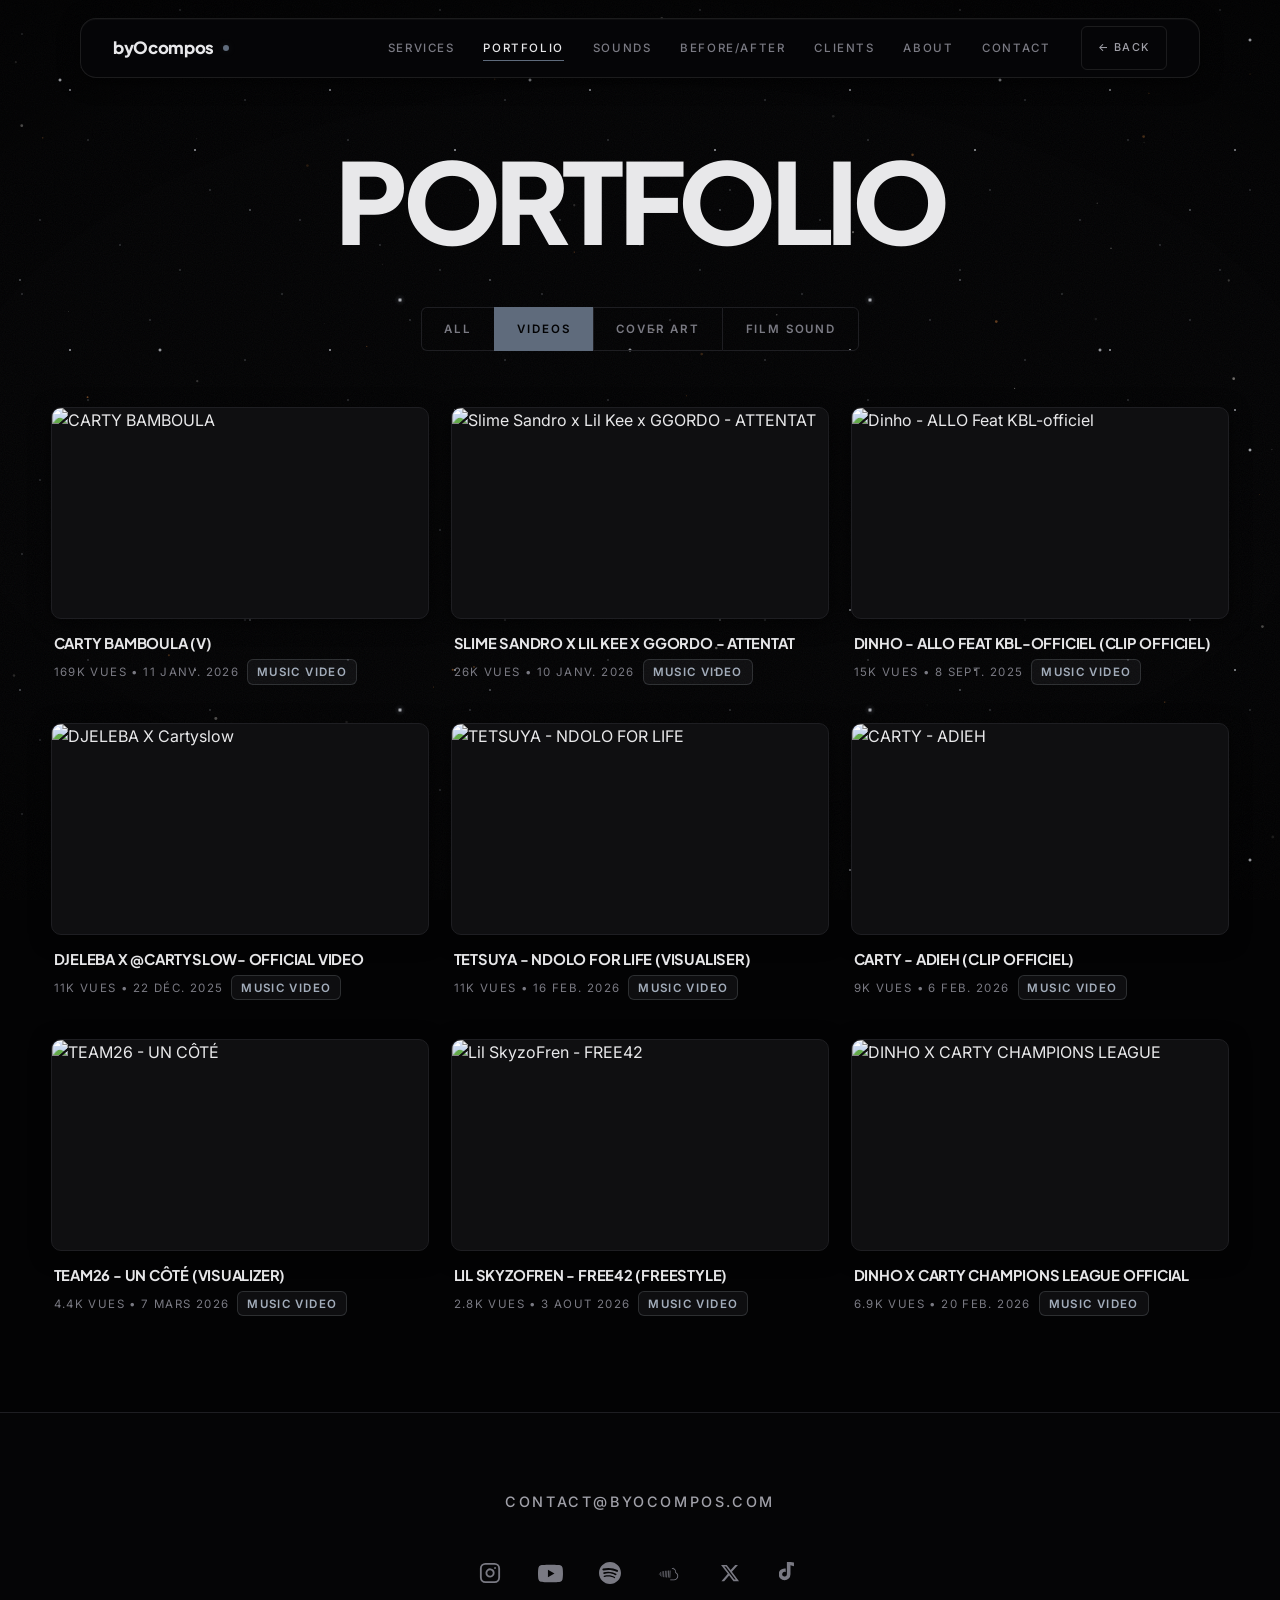
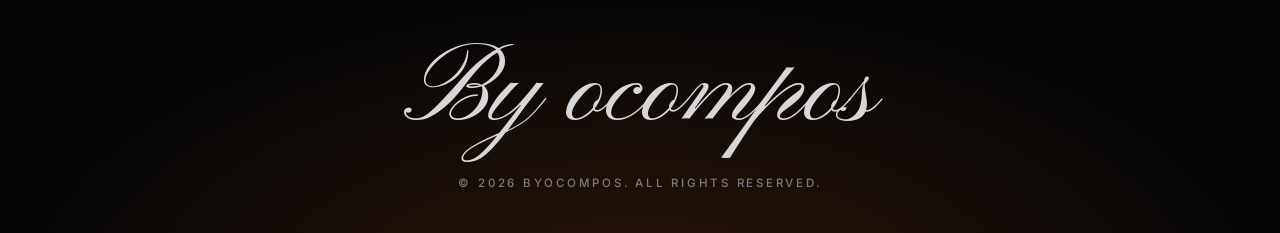
==== portfolio.html @ 49b9fc04 "Snapshot site before portfolio refactor Co-Authored-By: Claude Opus 5.5 <noreply@anthropic.com>" ====
<!DOCTYPE html>
<html lang="en">

<head>
  <meta charset="utf-8" />
  <meta name="viewport" content="width=device-width, initial-scale=1" />
  <title>Portfolio — ByOcompos | Videos & Works</title>
  <meta name="description"
    content="Browse all mixing, mastering, videos, and sound engineering portfolio works by ByOcompos." />

  <!-- SEO / Meta tags -->
  <link rel="canonical" href="https://byocompos.com/portfolio.html" />
  <link rel="icon" href="favicon.ico" type="image/x-icon" />

  <!-- Fonts -->
  <link rel="preconnect" href="https://fonts.googleapis.com">
  <link rel="preconnect" href="https://fonts.gstatic.com" crossorigin="anonymous">
  <link
    href="https://fonts.googleapis.com/css2?family=Roboto:wght@500;600&family=Inter:wght@400;500;600&family=Plus+Jakarta+Sans:wght@700;800&family=Playfair+Display:ital,wght@1,500&family=Pinyon+Script&display=swap"
    rel="stylesheet">

  <!-- Main Style -->
  <link rel="stylesheet" href="style.css">

</head>

<body>

  <a class="skip-link" href="#main">skip to content</a>

  <!-- Background canvas -->
  <canvas id="starfield"></canvas>

  <!-- Preloader -->
  <div id="preloader">
    <div class="loader-circle"></div>
  </div>

  <!-- Mobile Nav Overlay -->
  <div class="mobile-nav" id="mobile-nav">
    <a href="index.html#services">services</a>
    <a href="portfolio.html" aria-current="page">portfolio</a>
    <a href="index.html#sounds">sounds</a>
    <a href="index.html#before-after">before/after</a>
    <a href="index.html#trusted">clients</a>
    <a href="index.html#about">about</a>
    <a href="index.html#contact">contact</a>
  </div>

  <!-- Header -->
  <header>
    <a href="index.html" class="logo-txt" style="text-decoration: none; color: inherit;">by<span> Ocompos</span></a>
    <nav aria-label="main">
      <a href="index.html#services">services</a>
      <a href="portfolio.html" aria-current="page">portfolio</a>
      <a href="index.html#sounds">sounds</a>
      <a href="index.html#before-after">before/after</a>
      <a href="index.html#trusted">clients</a>
      <a href="index.html#about">about</a>
      <a href="index.html#contact">contact</a>
      <a href="index.html" class="back-btn">← back</a>
    </nav>
    <button class="hamburger" type="button" aria-label="menu" aria-expanded="false" aria-controls="mobile-nav">
      <span></span><span></span><span></span>
    </button>
  </header>

  <main class="portfolio-page" id="main">
    <!-- Hero Title -->
    <div class="portfolio-header reveal">
      <h1 class="portfolio-hero-title">portfolio</h1>
    </div>

    <!-- Category Filter Tabs -->
    <div class="filter-bar reveal">
      <button class="filter-btn" data-category="all">all</button>
      <button class="filter-btn active" data-category="videos">videos</button>
      <button class="filter-btn" data-category="cover">cover art</button>
      <button class="filter-btn" data-category="film">film sound</button>
    </div>

    <!-- Portfolio Grid -->
    <section class="portfolio-grid-section">
      <div class="works-grid" id="works-grid">

        <!-- ========================================== -->
        <!-- VIDEOS (9 items) -->
        <!-- ========================================== -->

        <!-- Video 1: carty bamboula -->
        <article class="work-card reveal" data-category="videos" data-video="y-qXbB4ta1U">
          <div class="thumb-wrapper">
            <img src="https://img.youtube.com/vi/y-qXbB4ta1U/maxresdefault.jpg"
              onerror="this.src='https://img.youtube.com/vi/y-qXbB4ta1U/hqdefault.jpg'" alt="CARTY BAMBOULA"
              loading="lazy" decoding="async" />
            <div class="play-badge">
              <span>
                <svg viewBox="0 0 24 24">
                  <path d="M8 5v14l11-7z" />
                </svg>
              </span>
            </div>
          </div>
          <div class="work-info">
            <h2 class="work-title">CARTY BAMBOULA (V)</h2>
            <div class="work-meta">
              <span>169K vues • 11 janv. 2026</span>
              <span class="tag">music video</span>
            </div>
          </div>
        </article>

        <!-- Video 2 -->
        <article class="work-card reveal" data-category="videos" data-video="97u2tfE7a-M">
          <div class="thumb-wrapper">
            <img src="https://img.youtube.com/vi/97u2tfE7a-M/hqdefault.jpg"
              onerror="this.onerror=null; this.src='https://img.youtube.com/vi/97u2tfE7a-M/mqdefault.jpg';"
              alt="Slime Sandro x Lil Kee x GGORDO - ATTENTAT" loading="lazy" decoding="async" />
            <div class="play-badge">
              <span>
                <svg viewBox="0 0 24 24">
                  <path d="M8 5v14l11-7z" />
                </svg>
              </span>
            </div>
          </div>
          <div class="work-info">
            <h2 class="work-title">Slime Sandro x Lil Kee x GGORDO - ATTENTAT</h2>
            <div class="work-meta">
              <span>26K vues • 10 janv. 2026</span>
              <span class="tag">music video</span>
            </div>
          </div>
        </article>

        <!-- Video 3 -->
        <article class="work-card reveal" data-category="videos" data-video="gGksq4TlAb0">
          <div class="thumb-wrapper">
            <img src="https://img.youtube.com/vi/gGksq4TlAb0/hqdefault.jpg"
              onerror="this.onerror=null; this.src='https://img.youtube.com/vi/gGksq4TlAb0/mqdefault.jpg';"
              alt="Dinho - ALLO Feat KBL-officiel" loading="lazy" decoding="async" />
            <div class="play-badge">
              <span>
                <svg viewBox="0 0 24 24">
                  <path d="M8 5v14l11-7z" />
                </svg>
              </span>
            </div>
          </div>
          <div class="work-info">
            <h2 class="work-title">Dinho - ALLO Feat KBL-officiel (Clip Officiel)</h2>
            <div class="work-meta">
              <span>15K vues • 8 sept. 2025</span>
              <span class="tag">music video</span>
            </div>
          </div>
        </article>

        <!-- Video 4 -->
        <article class="work-card reveal" data-category="videos" data-video="qMcwWfhamHI">
          <div class="thumb-wrapper">
            <img src="https://img.youtube.com/vi/qMcwWfhamHI/maxresdefault.jpg"
              onerror="this.onerror=null; this.src='https://img.youtube.com/vi/qMcwWfhamHI/hqdefault.jpg';"
              alt="DJELEBA X Cartyslow" loading="lazy" decoding="async" />
            <div class="play-badge">
              <span>
                <svg viewBox="0 0 24 24">
                  <path d="M8 5v14l11-7z" />
                </svg>
              </span>
            </div>
          </div>
          <div class="work-info">
            <h2 class="work-title">DJELEBA X @Cartyslow- OFFICIAL VIDEO</h2>
            <div class="work-meta">
              <span>11K vues • 22 déc. 2025</span>
              <span class="tag">music video</span>
            </div>
          </div>
        </article>

        <!-- Video 5 -->
        <article class="work-card reveal" data-category="videos" data-video="pVuqMBwEJg4">
          <div class="thumb-wrapper">
            <img src="https://img.youtube.com/vi/pVuqMBwEJg4/maxresdefault.jpg"
              onerror="this.onerror=null; this.src='https://img.youtube.com/vi/pVuqMBwEJg4/hqdefault.jpg';"
              alt="TETSUYA - NDOLO FOR LIFE" loading="lazy" decoding="async" />
            <div class="play-badge">
              <span>
                <svg viewBox="0 0 24 24">
                  <path d="M8 5v14l11-7z" />
                </svg>
              </span>
            </div>
          </div>
          <div class="work-info">
            <h2 class="work-title">TETSUYA - NDOLO FOR LIFE (Visualiser)</h2>
            <div class="work-meta">
              <span>11K vues • 16 feb. 2026</span>
              <span class="tag">music video</span>
            </div>
          </div>
        </article>

        <!-- Video 6 -->
        <article class="work-card reveal" data-category="videos" data-video="pJiT-RhYlHI">
          <div class="thumb-wrapper">
            <img src="https://img.youtube.com/vi/pJiT-RhYlHI/maxresdefault.jpg"
              onerror="this.onerror=null; this.src='https://img.youtube.com/vi/pJiT-RhYlHI/hqdefault.jpg';"
              alt="CARTY - ADIEH" loading="lazy" decoding="async" />
            <div class="play-badge">
              <span>
                <svg viewBox="0 0 24 24">
                  <path d="M8 5v14l11-7z" />
                </svg>
              </span>
            </div>
          </div>
          <div class="work-info">
            <h2 class="work-title">CARTY - ADIEH (Clip officiel)</h2>
            <div class="work-meta">
              <span>9K vues • 6 feb. 2026</span>
              <span class="tag">music video</span>
            </div>
          </div>
        </article>

        <!-- Video 7 -->
        <article class="work-card reveal" data-category="videos" data-video="rda1dbi1oCI">
          <div class="thumb-wrapper">
            <img src="https://img.youtube.com/vi/rda1dbi1oCI/hqdefault.jpg"
              onerror="this.onerror=null; this.src='https://img.youtube.com/vi/rda1dbi1oCI/mqdefault.jpg';"
              alt="TEAM26 - UN CÔTÉ" loading="lazy" decoding="async" />
            <div class="play-badge">
              <span>
                <svg viewBox="0 0 24 24">
                  <path d="M8 5v14l11-7z" />
                </svg>
              </span>
            </div>
          </div>
          <div class="work-info">
            <h2 class="work-title">TEAM26 - UN CÔTÉ (VISUALIZER)</h2>
            <div class="work-meta">
              <span>4.4K vues • 7 mars 2026</span>
              <span class="tag">music video</span>
            </div>
          </div>
        </article>

        <!-- Video 8 -->
        <article class="work-card reveal" data-category="videos" data-video="lUsAQSmrajE">
          <div class="thumb-wrapper">
            <img src="https://img.youtube.com/vi/lUsAQSmrajE/maxresdefault.jpg"
              onerror="this.onerror=null; this.src='https://img.youtube.com/vi/lUsAQSmrajE/hqdefault.jpg';"
              alt="Lil SkyzoFren - FREE42" loading="lazy" decoding="async" />
            <div class="play-badge">
              <span>
                <svg viewBox="0 0 24 24">
                  <path d="M8 5v14l11-7z" />
                </svg>
              </span>
            </div>
          </div>
          <div class="work-info">
            <h2 class="work-title">Lil SkyzoFren - FREE42 (Freestyle)</h2>
            <div class="work-meta">
              <span>2.8K vues • 3 Aout 2026</span>
              <span class="tag">music video</span>
            </div>
          </div>
        </article>

        <!-- Video 9 -->
        <article class="work-card reveal" data-category="videos" data-video="i46DfKEa5Tg">
          <div class="thumb-wrapper">
            <img src="https://img.youtube.com/vi/i46DfKEa5Tg/hqdefault.jpg"
              onerror="this.onerror=null; this.src='https://img.youtube.com/vi/i46DfKEa5Tg/mqdefault.jpg';"
              alt="DINHO X CARTY CHAMPIONS LEAGUE" loading="lazy" decoding="async" />
            <div class="play-badge">
              <span>
                <svg viewBox="0 0 24 24">
                  <path d="M8 5v14l11-7z" />
                </svg>
              </span>
            </div>
          </div>
          <div class="work-info">
            <h2 class="work-title">DINHO X CARTY CHAMPIONS LEAGUE OFFICIAL</h2>
            <div class="work-meta">
              <span>6.9K vues • 20 feb. 2026</span>
              <span class="tag">music video</span>
            </div>
          </div>
        </article>

        <!-- ========================================== -->
        <!-- COVER ART (7 items) -->
        <!-- ========================================== -->

        <!-- Cover 1 - SWALK -->
        <article class="work-card cover-art reveal" data-category="cover"
          onclick="openCoverModal('resource/cover1.jpeg', 'SWALK', 'JOS • Alexia • Moya')">
          <div class="thumb-wrapper">
            <img src="resource/cover1.jpeg" alt="SWALK - JOS Alexia Moya"
              onerror="this.onerror=null; this.src='data:image/svg+xml;utf8,<svg xmlns=%22http://www.w3.org/2000/svg%22 width=%22100%%22 height=%22100%%22><rect width=%22100%%22 height=%22100%%22 fill=%22%230c1527%22/><text x=%2250%%22 y=%2250%%22 font-size=%2214%22 fill=%22%23666%22 text-anchor=%22middle%22 dy=%22.3em%22>SWALK</text></svg>';"
              loading="lazy" decoding="async" />
            <div class="play-badge">
              <span>
                <svg viewBox="0 0 24 24">
                  <path
                    d="M12 4.5C7 4.5 2.73 7.61 1 12c1.73 4.39 6 7.5 11 7.5s9.27-3.11 11-7.5c-1.73-4.39-6-7.5-11-7.5zM12 17c-2.76 0-5-2.24-5-5s2.24-5 5-5 5 2.24 5 5-2.24 5-5 5zm0-8c-1.66 0-3 1.34-3 3s1.34 3 3 3 3-1.34 3-3-1.34-3-3-3z" />
                </svg>
              </span>
            </div>
          </div>
          <div class="work-info">
            <h2 class="work-title">SWALK</h2>
            <div class="work-meta">
              <span>JOS • Alexia • Moya</span>
              <span class="tag">cover art</span>
            </div>
          </div>
        </article>

        <!-- Cover 2 - TRAPMAN -->
        <article class="work-card cover-art reveal" data-category="cover"
          onclick="openCoverModal('resource/cover2.jpeg', 'TRAPMAN', 'LILSKYZOFREN')">
          <div class="thumb-wrapper">
            <img src="resource/cover2.jpeg" alt="TRAPMAN - LILSKYZOFREN"
              onerror="this.onerror=null; this.src='data:image/svg+xml;utf8,<svg xmlns=%22http://www.w3.org/2000/svg%22 width=%22100%%22 height=%22100%%22><rect width=%22100%%22 height=%22100%%22 fill=%22%230f172a%22/><text x=%2250%%22 y=%2250%%22 font-size=%2214%22 fill=%22%23666%22 text-anchor=%22middle%22 dy=%22.3em%22>TRAPMAN</text></svg>';"
              loading="lazy" decoding="async" />
            <div class="play-badge">
              <span>
                <svg viewBox="0 0 24 24">
                  <path
                    d="M12 4.5C7 4.5 2.73 7.61 1 12c1.73 4.39 6 7.5 11 7.5s9.27-3.11 11-7.5c-1.73-4.39-6-7.5-11-7.5zM12 17c-2.76 0-5-2.24-5-5s2.24-5 5-5 5 2.24 5 5-2.24 5-5 5zm0-8c-1.66 0-3 1.34-3 3s1.34 3 3 3 3-1.34 3-3-1.34-3-3-3z" />
                </svg>
              </span>
            </div>
          </div>
          <div class="work-info">
            <h2 class="work-title">TRAPMAN</h2>
            <div class="work-meta">
              <span>LILSKYZOFREN</span>
              <span class="tag">cover art</span>
            </div>
          </div>
        </article>

        <!-- Cover 3 - VILLAIN 2X -->
        <article class="work-card cover-art reveal" data-category="cover"
          onclick="openCoverModal('resource/cover3.jpeg', 'VILLAIN 2X', 'SANDRO • NICOSURF • GRO$$O • DARBY • CREED • PEGISEASON • DONORADOR • FINESSE MARKET • StudiD • Bellus • STREETWEAR STUDIO')">
          <div class="thumb-wrapper">
            <img src="resource/cover3.jpeg" alt="VILLAIN 2X"
              onerror="this.onerror=null; this.src='data:image/svg+xml;utf8,<svg xmlns=%22http://www.w3.org/2000/svg%22 width=%22100%%22 height=%22100%%22><rect width=%22100%%22 height=%22100%%22 fill=%22%23091020%22/><text x=%2250%%22 y=%2250%%22 font-size=%2214%22 fill=%22%23666%22 text-anchor=%22middle%22 dy=%22.3em%22>VILLAIN 2X</text></svg>';"
              loading="lazy" decoding="async" />
            <div class="play-badge">
              <span>
                <svg viewBox="0 0 24 24">
                  <path
                    d="M12 4.5C7 4.5 2.73 7.61 1 12c1.73 4.39 6 7.5 11 7.5s9.27-3.11 11-7.5c-1.73-4.39-6-7.5-11-7.5zM12 17c-2.76 0-5-2.24-5-5s2.24-5 5-5 5 2.24 5 5-2.24 5-5 5zm0-8c-1.66 0-3 1.34-3 3s1.34 3 3 3 3-1.34 3-3-1.34-3-3-3z" />
                </svg>
              </span>
            </div>
          </div>
          <div class="work-info">
            <h2 class="work-title">VILLAIN 2X</h2>
            <div class="work-meta">
              <span>SANDRO • NICOSURF • GRO$$O • DARBY • CREED • PEGISEASON • DONORADOR • FINESSE MARKET • StudiD •
                Bellus • STREETWEAR STUDIO</span>
              <span class="tag">cover art</span>
            </div>
          </div>
        </article>

        <!-- Cover 4 - LET ME GO -->
        <article class="work-card cover-art reveal" data-category="cover"
          onclick="openCoverModal('resource/cover4.jpeg', 'LET ME GO', 'Lil Kee ft Sandro')">
          <div class="thumb-wrapper">
            <img src="resource/cover4.jpeg" alt="LET ME GO"
              onerror="this.onerror=null; this.src='data:image/svg+xml;utf8,<svg xmlns=%22http://www.w3.org/2000/svg%22 width=%22100%%22 height=%22100%%22><rect width=%22100%%22 height=%22100%%22 fill=%22%23111c35%22/><text x=%2250%%22 y=%2250%%22 font-size=%2214%22 fill=%22%23666%22 text-anchor=%22middle%22 dy=%22.3em%22>LET ME GO</text></svg>';"
              loading="lazy" decoding="async" />
            <div class="play-badge">
              <span>
                <svg viewBox="0 0 24 24">
                  <path
                    d="M12 4.5C7 4.5 2.73 7.61 1 12c1.73 4.39 6 7.5 11 7.5s9.27-3.11 11-7.5c-1.73-4.39-6-7.5-11-7.5zM12 17c-2.76 0-5-2.24-5-5s2.24-5 5-5 5 2.24 5 5-2.24 5-5 5zm0-8c-1.66 0-3 1.34-3 3s1.34 3 3 3 3-1.34 3-3-1.34-3-3-3z" />
                </svg>
              </span>
            </div>
          </div>
          <div class="work-info">
            <h2 class="work-title">LET ME GO</h2>
            <div class="work-meta">
              <span>Lil Kee ft Sandro</span>
              <span class="tag">cover art</span>
            </div>
          </div>
        </article>

        <!-- Cover 5 - INTERNATIONAL LOVE -->
        <article class="work-card cover-art reveal" data-category="cover"
          onclick="openCoverModal('resource/cover5.jpeg', 'INTERNATIONAL LOVE', 'KATHARSIS COLLECTION')">
          <div class="thumb-wrapper">
            <img src="resource/cover5.jpeg" alt="INTERNATIONAL LOVE"
              onerror="this.onerror=null; this.src='data:image/svg+xml;utf8,<svg xmlns=%22http://www.w3.org/2000/svg%22 width=%22100%%22 height=%22100%%22><rect width=%22100%%22 height=%22100%%22 fill=%22%230c1527%22/><text x=%2250%%22 y=%2250%%22 font-size=%2214%22 fill=%22%23666%22 text-anchor=%22middle%22 dy=%22.3em%22>INTERNATIONAL LOVE</text></svg>';"
              loading="lazy" decoding="async" />
            <div class="play-badge">
              <span>
                <svg viewBox="0 0 24 24">
                  <path
                    d="M12 4.5C7 4.5 2.73 7.61 1 12c1.73 4.39 6 7.5 11 7.5s9.27-3.11 11-7.5c-1.73-4.39-6-7.5-11-7.5zM12 17c-2.76 0-5-2.24-5-5s2.24-5 5-5 5 2.24 5 5-2.24 5-5 5zm0-8c-1.66 0-3 1.34-3 3s1.34 3 3 3 3-1.34 3-3-1.34-3-3-3z" />
                </svg>
              </span>
            </div>
          </div>
          <div class="work-info">
            <h2 class="work-title">INTERNATIONAL LOVE</h2>
            <div class="work-meta">
              <span>KATHARSIS COLLECTION</span>
              <span class="tag">cover art</span>
            </div>
          </div>
        </article>

        <!-- Cover 6 - La ne -->
        <article class="work-card cover-art reveal" data-category="cover"
          onclick="openCoverModal('resource/cover6.jpeg', 'La ne', 'JOSH CONCEPT • YOLNGWAVERECORDINGS')">
          <div class="thumb-wrapper">
            <img src="resource/cover6.jpeg" alt="La ne"
              onerror="this.onerror=null; this.src='data:image/svg+xml;utf8,<svg xmlns=%22http://www.w3.org/2000/svg%22 width=%22100%%22 height=%22100%%22><rect width=%22100%%22 height=%22100%%22 fill=%22%230f172a%22/><text x=%2250%%22 y=%2250%%22 font-size=%2214%22 fill=%22%23666%22 text-anchor=%22middle%22 dy=%22.3em%22>La ne</text></svg>';"
              loading="lazy" decoding="async" />
            <div class="play-badge">
              <span>
                <svg viewBox="0 0 24 24">
                  <path
                    d="M12 4.5C7 4.5 2.73 7.61 1 12c1.73 4.39 6 7.5 11 7.5s9.27-3.11 11-7.5c-1.73-4.39-6-7.5-11-7.5zM12 17c-2.76 0-5-2.24-5-5s2.24-5 5-5 5 2.24 5 5-2.24 5-5 5zm0-8c-1.66 0-3 1.34-3 3s1.34 3 3 3 3-1.34 3-3-1.34-3-3-3z" />
                </svg>
              </span>
            </div>
          </div>
          <div class="work-info">
            <h2 class="work-title">La ne</h2>
            <div class="work-meta">
              <span>JOSH CONCEPT • YOLNGWAVERECORDINGS</span>
              <span class="tag">cover art</span>
            </div>
          </div>
        </article>

        <!-- Cover 7 - PEGISEASON -->
        <article class="work-card cover-art reveal" data-category="cover"
          onclick="openCoverModal('resource/cover7.jpeg', 'PEGISEASON', 'PECI 18')">
          <div class="thumb-wrapper">
            <img src="resource/cover7.jpeg" alt="PEGISEASON"
              onerror="this.onerror=null; this.src='data:image/svg+xml;utf8,<svg xmlns=%22http://www.w3.org/2000/svg%22 width=%22100%%22 height=%22100%%22><rect width=%22100%%22 height=%22100%%22 fill=%22%23091020%22/><text x=%2250%%22 y=%2250%%22 font-size=%2214%22 fill=%22%23666%22 text-anchor=%22middle%22 dy=%22.3em%22>PEGISEASON</text></svg>';"
              loading="lazy" decoding="async" />
            <div class="play-badge">
              <span>
                <svg viewBox="0 0 24 24">
                  <path
                    d="M12 4.5C7 4.5 2.73 7.61 1 12c1.73 4.39 6 7.5 11 7.5s9.27-3.11 11-7.5c-1.73-4.39-6-7.5-11-7.5zM12 17c-2.76 0-5-2.24-5-5s2.24-5 5-5 5 2.24 5 5-2.24 5-5 5zm0-8c-1.66 0-3 1.34-3 3s1.34 3 3 3 3-1.34 3-3-1.34-3-3-3z" />
                </svg>
              </span>
            </div>
          </div>
          <div class="work-info">
            <h2 class="work-title">PEGISEASON</h2>
            <div class="work-meta">
              <span>PECI 18</span>
              <span class="tag">cover art</span>
            </div>
          </div>
        </article>

        <!-- ========================================== -->
        <!-- FILM SOUND (3 items) -->
        <!-- ========================================== -->

        <!-- Film Sound 1 -->
        <article class="work-card reveal" data-category="film" data-video="dQw4w9WgXcQ">
          <div class="thumb-wrapper">
            <img src="https://img.youtube.com/vi/dQw4w9WgXcQ/hqdefault.jpg"
              onerror="this.src='https://img.youtube.com/vi/dQw4w9WgXcQ/mqdefault.jpg'" alt="Echo Short"
              loading="lazy" decoding="async" />
            <div class="play-badge">
              <span>
                <svg viewBox="0 0 24 24">
                  <path d="M8 5v14l11-7z" />
                </svg>
              </span>
            </div>
          </div>
          <div class="work-info">
            <h2 class="work-title">Echo Short</h2>
            <div class="work-meta">
              <span>Foley & Ambiance</span>
              <span class="tag">film sound</span>
            </div>
          </div>
        </article>

        <!-- Film Sound 2 -->
        <article class="work-card reveal" data-category="film" data-video="L_jWHffIx5E">
          <div class="thumb-wrapper">
            <img src="https://img.youtube.com/vi/L_jWHffIx5E/hqdefault.jpg"
              onerror="this.src='https://img.youtube.com/vi/L_jWHffIx5E/mqdefault.jpg'" alt="Nike Ad Spec"
              loading="lazy" decoding="async" />
            <div class="play-badge">
              <span>
                <svg viewBox="0 0 24 24">
                  <path d="M8 5v14l11-7z" />
                </svg>
              </span>
            </div>
          </div>
          <div class="work-info">
            <h2 class="work-title">Nike Ad Spec</h2>
            <div class="work-meta">
              <span>Sound Design</span>
              <span class="tag">film sound</span>
            </div>
          </div>
        </article>

        <!-- Film Sound 3 -->
        <article class="work-card reveal" data-category="film" data-video="t3217H8JppI">
          <div class="thumb-wrapper">
            <img src="https://img.youtube.com/vi/t3217H8JppI/hqdefault.jpg"
              onerror="this.src='https://img.youtube.com/vi/t3217H8JppI/mqdefault.jpg'" alt="Thriller Trailer"
              loading="lazy" decoding="async" />
            <div class="play-badge">
              <span>
                <svg viewBox="0 0 24 24">
                  <path d="M8 5v14l11-7z" />
                </svg>
              </span>
            </div>
          </div>
          <div class="work-info">
            <h2 class="work-title">Thriller Trailer</h2>
            <div class="work-meta">
              <span>Mix & SFX</span>
              <span class="tag">film sound</span>
            </div>
          </div>
        </article>

      </div>
    </section>

    <!-- ========================================== -->
    <!-- LUXURY PURPLE FOOTER BANNER -->
    <!-- ========================================== -->
    <footer class="purple-footer reveal">
      <div class="footer-inner">
        <a href="mailto:contact@byocompos.com" class="footer-email">contact@byocompos.com</a>

        <div class="footer-socials">
          <!-- Instagram -->
          <a href="https://instagram.com" target="_blank" rel="noopener" aria-label="Instagram">
            <svg width="22" height="22" viewBox="0 0 24 24" fill="none" stroke="currentColor" stroke-width="2" stroke-linecap="round" stroke-linejoin="round">
              <rect x="2" y="2" width="20" height="20" rx="5" ry="5"></rect>
              <path d="M16 11.37A4 4 0 1 1 12.63 8 4 4 0 0 1 16 11.37z"></path>
              <line x1="17.5" y1="6.5" x2="17.51" y2="6.5"></line>
            </svg>
          </a>

          <!-- YouTube -->
          <a href="https://youtube.com" target="_blank" rel="noopener" aria-label="YouTube">
            <svg width="25" height="25" viewBox="0 0 24 24" fill="currentColor">
              <path d="M23.498 6.186a3.016 3.016 0 0 0-2.122-2.136C19.505 3.545 12 3.545 12 3.545s-7.505 0-9.377.505A3.017 3.017 0 0 0 .502 6.186C0 8.07 0 12 0 12s0 3.93.502 5.814a3.016 3.016 0 0 0 2.122 2.136c1.871.505 9.376.505 9.376.505s7.505 0 9.377-.505a3.015 3.015 0 0 0 2.122-2.136C24 15.93 24 12 24 12s0-3.93-.502-5.814zM9.545 15.568V8.432L15.818 12l-6.273 3.568z"/>
            </svg>
          </a>

          <!-- Spotify -->
          <a href="https://spotify.com" target="_blank" rel="noopener" aria-label="Spotify">
            <svg width="22" height="22" viewBox="0 0 24 24" fill="currentColor">
              <path d="M12 0C5.4 0 0 5.4 0 12s5.4 12 12 12 12-5.4 12-12S18.66 0 12 0zm5.521 17.34c-.24.359-.66.48-1.021.24-2.82-1.74-6.36-2.101-10.561-1.141-.418.122-.779-.179-.899-.539-.12-.421.18-.78.54-.9 4.56-1.021 8.52-.6 11.64 1.32.42.18.479.659.301 1.02zm1.44-3.3c-.301.42-.841.6-1.262.3-3.239-1.98-8.159-2.58-11.939-1.38-.479.12-1.02-.12-1.14-.6-.12-.48.12-1.021.6-1.141C9.6 9.9 15 10.561 18.72 12.84c.361.181.54.78.241 1.2zm.12-3.36C15.24 8.4 8.82 8.16 5.16 9.301c-.6.179-1.2-.181-1.38-.721-.18-.601.18-1.2.72-1.381 4.26-1.26 11.28-1.02 15.721 1.621.539.3.719 1.02.419 1.56-.299.421-1.02.599-1.559.3z"/>
            </svg>
          </a>

          <!-- SoundCloud -->
          <a href="https://soundcloud.com" target="_blank" rel="noopener" aria-label="SoundCloud">
            <svg width="24" height="24" viewBox="0 0 24 24" fill="currentColor">
              <path d="M1.175 12.225c-.051 0-.094.044-.102.102L.89 13.9c-.006.059.037.102.088.102h.197c.051 0 .095-.043.102-.102l.183-1.573c.007-.058-.036-.102-.088-.102h-.197zm1.37-1.35c-.066 0-.117.051-.124.124l-.248 3.999c-.007.073.044.124.11.124h.262c.066 0 .117-.051.125-.124l.248-3.999c.007-.073-.044-.124-.11-.124h-.263zm1.533-.679c-.073 0-.131.059-.138.139l-.278 5.378c-.007.08.051.139.124.139h.292c.073 0 .131-.059.139-.139l.277-5.378c.007-.08-.051-.139-.124-.139h-.292zm1.569-.307c-.08 0-.146.066-.153.153l-.299 5.992c-.007.088.059.153.139.153h.314c.08 0 .146-.065.153-.153l.299-5.992c.007-.087-.058-.153-.139-.153h-.314zm1.57-.146c-.087 0-.16.073-.168.168l-.306 6.284c-.007.095.066.168.153.168h.329c.087 0 .16-.073.168-.168l.306-6.284c.008-.095-.065-.168-.153-.168h-.329zm1.569-.11c-.095 0-.175.08-.182.182l-.299 6.503c-.007.102.073.182.168.182h.343c.095 0 .175-.08.182-.182l.299-6.503c.008-.102-.073-.182-.167-.182h-.344zm1.57-.044c-.102 0-.189.088-.197.197l-.277 6.591c-.008.109.08.197.182.197h.358c.102 0 .19-.088.197-.197l.277-6.591c.008-.109-.08-.197-.182-.197h-.358zm1.577-.087c-.109 0-.204.095-.212.212l-.248 6.766c-.007.117.088.212.197.212h.372c.11 0 .204-.095.212-.212l.248-6.766c.007-.117-.088-.212-.197-.212h-.372zm4.014-2.883c-.453 0-.89.095-1.292.27-.248.11-.475.248-.686.416-.146.117-.182.292-.124.46.058.16.211.255.379.24.124-.014.248-.036.379-.036 1.489 0 2.7 1.212 2.7 2.7 0 .263-.044.518-.117.759-.058.197.029.408.211.496 1.139.547 1.934 1.708 1.934 3.058 0 1.883-1.533 3.416-3.416 3.416h-3.46c-.124 0-.226.102-.226.226v.438c0 .124.102.226.226.226h3.46c2.372 0 4.306-1.934 4.306-4.306 0-1.635-.919-3.073-2.284-3.795.036-.204.058-.416.058-.628 0-2.029-1.649-3.679-3.679-3.679z"/>
            </svg>
          </a>

          <!-- X (Twitter) -->
          <a href="https://x.com" target="_blank" rel="noopener" aria-label="X">
            <svg width="20" height="20" viewBox="0 0 24 24" fill="currentColor">
              <path d="M18.244 2.25h3.308l-7.227 8.26 8.502 11.24H16.17l-5.214-6.817L4.99 21.75H1.68l7.73-8.835L1.254 2.25H8.08l4.713 6.231zm-1.161 17.52h1.833L7.084 4.126H5.117z"/>
            </svg>
          </a>

          <!-- TikTok -->
          <a href="https://tiktok.com" target="_blank" rel="noopener" aria-label="TikTok">
            <svg width="22" height="22" viewBox="0 0 24 24" fill="currentColor">
              <path d="M12.525.02c1.31 0 2.6.22 3.8.64v3.91a8.4 8.4 0 0 1-3.8-.9v9.75a6.45 6.45 0 1 1-6.45-6.45c.42 0 .84.04 1.25.13v3.94a2.53 2.53 0 1 0 1.28 2.38V.02h3.92z"/>
            </svg>
          </a>
        </div>

        <div class="footer-signature">By ocompos</div>
        <p class="footer-copy">© 2026 BYOCOMPOS. ALL RIGHTS RESERVED.</p>
      </div>
    </footer>
  </main>

  <!-- Video Modal -->
  <div id="video-modal" class="modal" role="dialog" aria-modal="true" aria-label="video player">
    <div class="modal-content">
      <button class="close-modal" type="button" aria-label="close">&times;</button>
      <iframe src="" allow="autoplay; encrypted-media" allowfullscreen></iframe>
    </div>
  </div>

  <!-- Scripts -->
  <script src="script.js"></script>

  <script>
    // ============================================
    // CATEGORY FILTERING LOGIC & URL SYNC
    // ============================================
    document.addEventListener('DOMContentLoaded', () => {
      const filterBtns = document.querySelectorAll('.filter-btn');
      const cards = document.querySelectorAll('.work-card');

      function filterCategory(targetCat) {
        // Update active tab button
        filterBtns.forEach(btn => {
          btn.classList.toggle('active', btn.dataset.category === targetCat);
        });

        // Show/hide cards
        cards.forEach(card => {
          const cardCat = card.dataset.category;
          if (targetCat === 'all' || cardCat === targetCat) {
            card.classList.remove('hidden');
          } else {
            card.classList.add('hidden');
          }
        });
      }

      // Check URL query param (e.g. ?category=cover)
      const urlParams = new URLSearchParams(window.location.search);
      const categoryParam = urlParams.get('category') || 'videos';
      filterCategory(categoryParam);

      // Add click listeners to filter buttons
      filterBtns.forEach(btn => {
        btn.addEventListener('click', () => {
          const cat = btn.dataset.category;
          filterCategory(cat);
          const newUrl = new URL(window.location);
          newUrl.searchParams.set('category', cat);
          window.history.replaceState({}, '', newUrl);
        });
      });
    });
  </script>
</body>

</html>
---- style.css ----
/* ==========================================================================
   BYOCOMPOS — "MASTERING ROOM"
   Warm near-black ground, signal-amber accent, matte equipment panels.
   No glassmorphism: surfaces are solid with a bevel hairline, the way rack
   gear is, not translucent. Legends are set like console labelling.
   ========================================================================== */

/* ==========================================================================
   TOKENS
   ========================================================================== */
:root {
  /* --- Ground: neutral graphite. Darker, no blue cast. --- */
  --ink-900: #08080a;
  --ink-850: #0c0c0e;
  --ink-800: #111113;
  --ink-700: #161618;
  --ink-600: #1d1d20;
  --ink-500: #26262a;
  --ink-400: #323237;
 
  /* --- Signal: muted steel-gray. Quiet accent, reads as "gray" not "blue". --- */
  --signal: #5f6b7c;             /* white text on this: ~5.1:1 */
  --signal-bright: #a3adbb;
  --signal-deep: #3d4552;
  --signal-wash: rgba(163, 173, 187, 0.07);
  --signal-line: rgba(163, 173, 187, 0.20);
  --signal-glow: rgba(163, 173, 187, 0.14);
 
  /* --- Type: neutral off-whites and grays. --- */
  --text-primary: #e8e8ea;
  --text-secondary: #a0a0a8;
  --text-muted: #7a7a83;         /* ~4.8:1 on --ink-900 */
 
  /* --- Structure --- */
  --hairline: rgba(255, 255, 255, 0.05);
  --hairline-strong: rgba(255, 255, 255, 0.09);
  --bevel: inset 0 1px 0 rgba(255, 255, 255, 0.03);
  --shadow-panel: 0 4px 20px rgba(0, 0, 0, 0.55);
  --shadow-raised: 0 12px 40px rgba(0, 0, 0, 0.70);
 
  /* --- Radii --- */
  --radius-sm: 6px;
  --radius-md: 10px;
  --radius-lg: 16px;
  --radius-xl: 24px;
  --radius-full: 9999px;
 
  /* --- Type stacks --- */
  --font-display: 'Plus Jakarta Sans', 'Inter', -apple-system, BlinkMacSystemFont, 'Segoe UI', sans-serif;
  --font-body: 'Inter', 'Roboto', -apple-system, BlinkMacSystemFont, 'Segoe UI', sans-serif;
  --font-legend: 'Inter', 'Roboto', ui-monospace, sans-serif;
  --font-script: 'Pinyon Script', cursive;
  --font-italic: 'Playfair Display', Georgia, serif;
 
  --ease: cubic-bezier(0.22, 0.8, 0.3, 1);
 
  /* Semantic roles */
  --surface-panel: var(--ink-800);
  --text-legend: 0.72rem;
  --control-size: 44px;
  --header-offset: 96px;
 
  /* --- Legacy aliases (unchanged names, remapped to graphite palette) --- */
  --black: var(--ink-900);
  --surface-base: var(--ink-900);
  --surface-1: var(--ink-800);
  --surface-2: var(--ink-700);
  --surface-3: var(--ink-600);
  --white: var(--text-primary);
  --accent: var(--signal);
  --accent-light: var(--signal-bright);
  --accent-cyan: var(--signal-bright);
  --accent-dark: var(--signal-deep);
  --accent-glow: var(--signal-glow);
  --tonal-container: var(--signal-wash);
  --tonal-outline: var(--signal-line);
  --tonal-hover: rgba(163, 173, 187, 0.12);
  --border: var(--hairline);
  --glass: var(--ink-700);
  --glass-bg: var(--ink-700);
  --glass-light: rgba(255, 255, 255, 0.025);
  --glass-border: var(--hairline);
  --glass-shadow: var(--shadow-panel);
  --glass-shadow-hover: var(--shadow-raised);
  --glass-blur: 0px;
}

/* ==========================================================================
   GLOBAL
   ========================================================================== */
* {
  box-sizing: border-box;
  margin: 0;
  padding: 0;
}

html {
  scroll-behavior: smooth;
}

body {
  background-color: var(--ink-900);
  color: var(--text-primary);
  font-family: var(--font-body);
  font-size: 16px;
  line-height: 1.6;
  overflow-x: hidden;
  -webkit-font-smoothing: antialiased;
  -moz-osx-font-smoothing: grayscale;
  position: relative;
  min-height: 100vh;
}

:focus-visible {
  outline: 2px solid var(--signal);
  outline-offset: 3px;
  border-radius: var(--radius-sm);
}

::selection {
  background: var(--signal);
  color: var(--ink-900);
}

/* Console legend — small, uppercase, widely tracked, like panel labelling. */
.port-label,
.footer-copy,
.work-meta,
.client-role {
  font-family: var(--font-legend);
}

/* ==========================================================================
   ROOM ATMOSPHERE
   Film grain + warm lamp wash replace the old 36-gradient starfield.
   ========================================================================== */
body::before {
  content: '';
  position: fixed;
  inset: 0;
  z-index: 0;
  pointer-events: none;
  opacity: 0.045;
  background-image: url("data:image/svg+xml,%3Csvg xmlns='http://www.w3.org/2000/svg' width='180' height='180'%3E%3Cfilter id='n'%3E%3CfeTurbulence type='fractalNoise' baseFrequency='0.9' numOctaves='3' stitchTiles='stitch'/%3E%3C/filter%3E%3Crect width='100%25' height='100%25' filter='url(%23n)'/%3E%3C/svg%3E");
  background-repeat: repeat;
  animation: grain-drift 6s steps(3) infinite;
}

@keyframes grain-drift {
  0%   { transform: translate3d(0, 0, 0); }
  33%  { transform: translate3d(-2%, 1%, 0); }
  66%  { transform: translate3d(1%, -2%, 0); }
  100% { transform: translate3d(0, 0, 0); }
}

/* Warm room light pooling from the corners, plus a vignette to close it in. */
body::after {
  content: '';
  position: fixed;
  inset: 0;
  z-index: 0;
  pointer-events: none;
  background-image:
    radial-gradient(60% 45% at 12% 8%, rgba(18, 6, 43, 0.09) 0%, transparent 70%),
    radial-gradient(55% 40% at 88% 72%, rgba(1, 5, 20, 0.08) 0%, transparent 68%),
    radial-gradient(120% 90% at 50% 50%, transparent 55%, rgba(0, 0, 0, 0.55) 100%);
  background-attachment: fixed;
}

header,
main,
footer,
section,
.hero-container,
.hero-content,
#starfield {
  position: relative;
  z-index: 1;
}

/* The canvas particles are coloured in script.js and still read cool-white.
   Muted here so they sit as faint dust rather than competing with the amber. */
#starfield {
  position: fixed;
  top: 0;
  left: 0;
  width: 100vw;
  height: 100vh;
  z-index: 0;
  pointer-events: none;
  background-color: transparent;
  opacity: 0.7;
}

/* ==========================================================================
   PRELOADER — a needle sweeping to zero
   ========================================================================== */
#preloader {
  position: fixed;
  inset: 0;
  background: var(--ink-900);
  z-index: 9999;
  display: flex;
  align-items: center;
  justify-content: center;
  transition: opacity 0.6s ease;
}

.loader-circle {
  width: 46px;
  height: 46px;
  border: 1px solid var(--ink-500);
  border-top-color: var(--signal);
  border-radius: 50%;
  animation: spin 0.85s linear infinite;
}

@keyframes spin {
  to { transform: rotate(360deg); }
}

/* ==========================================================================
   HEADER — a rack faceplate
   ========================================================================== */
header {
  position: fixed;
  top: 18px;
  left: 50%;
  transform: translateX(-50%);
  z-index: 95;               /* above .mobile-nav (90) so the hamburger stays reachable as a close button */
  height: 60px;
  width: 92%;
  max-width: 1120px;
  border-radius: var(--radius-lg);
  display: flex;
  align-items: center;
  justify-content: space-between;
  padding: 0 clamp(1rem, 3vw, 2rem);
  transition: height 0.25s var(--ease), background 0.25s ease, box-shadow 0.25s ease;
  background: rgba(16, 14, 12, 0.88);
  border: 1px solid var(--hairline-strong);
  box-shadow: var(--shadow-panel), var(--bevel);
  backdrop-filter: blur(10px);
  -webkit-backdrop-filter: blur(10px);
}

/* script.js block 2 toggles this class past 50px of scroll. */
header.is-scrolled {
  height: 56px;
  background: rgba(11, 10, 9, 0.95);
  border-color: var(--signal-line);
  box-shadow: var(--shadow-raised), var(--bevel);
}

.logo-txt {
  font-family: var(--font-display);
  font-weight: 800;
  font-size: 1.05rem;
  letter-spacing: -0.02em;
  text-transform:none;
  color: var(--text-primary);
  text-decoration: none;
  display: inline-flex;
  align-items: center;
}

.logo-txt span {
  color: var(--text-primary);
}

/* Record indicator. */
.logo-txt::after {
  content: '';
  width: 6px;
  height: 6px;
  border-radius: 50%;
  background: var(--signal);
  margin-left: 0.55rem;
  box-shadow: 0 0 8px var(--signal-glow);
  animation: rec-pulse 2.4s ease-in-out infinite;
}

@keyframes rec-pulse {
  0%, 100% { opacity: 1; }
  50%      { opacity: 0.35; }
}

nav {
  display: flex;
  align-items: center;
}

nav a {
  font-family: var(--font-legend);
  font-size: var(--text-legend);
  display: inline-flex;
  align-items: center;
  min-height: var(--control-size);
  font-weight: 500;
  text-transform: uppercase;
  letter-spacing: 0.14em;
  color: var(--text-muted);
  text-decoration: none;
  margin-left: 0.4rem;
  padding: 0.5rem 0.7rem;
  border-radius: var(--radius-sm);
  position: relative;
  transition: color 0.2s ease;
}

nav a::after {
  content: '';
  position: absolute;
  left: 0.7rem;
  right: 0.7rem;
  bottom: 0.55rem;
  height: 1px;
  background: var(--signal);
  transform: scaleX(0);
  transform-origin: left;
  transition: transform 0.25s var(--ease);
}

nav a:hover,
nav a[aria-current] {
  color: var(--text-primary);
}

nav a:hover::after,
nav a[aria-current]::after {
  transform: scaleX(1);
}

.back-btn {
  font-family: var(--font-legend);
  font-size: 0.68rem;
  font-weight: 500;
  text-transform: uppercase;
  letter-spacing: 0.14em;
  color: var(--text-secondary);
  text-decoration: none;
  padding: 0.45rem 1rem;
  border: 1px solid var(--hairline-strong);
  border-radius: var(--radius-sm);
  background: transparent;
  margin-left: 1.2rem;
  transition: color 0.2s ease, border-color 0.2s ease, background 0.2s ease;
}

.back-btn:hover {
  color: var(--signal-bright);
  border-color: var(--signal-line);
  background: var(--signal-wash);
}

/* ==========================================================================
   MOBILE NAV
   ========================================================================== */
.hamburger {
  display: none;
  flex-direction: column;
  align-items: center;
  justify-content: center;
  gap: 5px;
  cursor: pointer;
  z-index: 100;
  width: var(--control-size);
  height: var(--control-size);
  margin-right: -10px;
  padding: 0;
  background: transparent;
  border: 0;
  border-radius: var(--radius-sm);
  touch-action: manipulation;
}

.hamburger span {
  width: 22px;
  height: 1.5px;
  background: var(--text-primary);
  transition: transform 0.3s var(--ease), opacity 0.2s ease;
}

.mobile-nav {
  position: fixed;
  inset: 0;
  background: var(--ink-900);
  z-index: 90;
  display: flex;
  flex-direction: column;
  align-items: center;
  justify-content: center;
  gap: 1.4rem;
  opacity: 0;
  pointer-events: none;
  transition: opacity 0.3s ease;
}

.mobile-nav.open {
  opacity: 1;
  pointer-events: auto;
}

.mobile-nav a {
  font-family: var(--font-display);
  font-size: 1.6rem;
  font-weight: 800;
  letter-spacing: -0.02em;
  color: var(--text-secondary);
  text-decoration: none;
  text-transform: uppercase;
  padding: 0.4rem 1.5rem;
  transition: color 0.2s ease;
}

.mobile-nav a:hover,
.mobile-nav a[aria-current] {
  color: var(--signal);
}

.hamburger.open span:nth-child(1) {
  transform: translateY(6.5px) rotate(45deg);
}

.hamburger.open span:nth-child(2) {
  opacity: 0;
}

.hamburger.open span:nth-child(3) {
  transform: translateY(-6.5px) rotate(-45deg);
}

/* ==========================================================================
   HERO
   ========================================================================== */
.hero {
  padding: 0;
  height: auto;
  min-height: 100vh;
  min-height: 100svh;
  position: relative;
  z-index: 1;
}

.hero-container {
  position: relative;
  min-height: 100vh;
  min-height: 100svh;
  width: 100%;
  display: flex;
  justify-content: center;
  align-items: center;
  perspective: 1100px;
  overflow: hidden;
}

.hero-container .stars {
  display: none;
}

.hero-content {
  position: relative;
  z-index: 10;
  text-align: center;
  transform-style: preserve-3d;
  transition: transform 0.1s ease-out;
  display: flex;
  flex-direction: column;
  align-items: center;
  justify-content: center;
  max-width: 880px;
  margin: 0 auto;
  padding: 7rem 1.5rem 3rem;
}

.hero-logo-container {
  display: flex;
  justify-content: center;
  align-items: center;
  width: 100%;
  margin: 0 auto 2rem auto;
}

.hero-logo {
  width: 210px;
  max-width: 58vw;
  height: auto;
  display: block;
  filter:
    drop-shadow(0 12px 28px rgba(0, 0, 0, 0.75))
    drop-shadow(0 0 26px var(--signal-glow));
  transition: transform 0.4s var(--ease), filter 0.4s ease;
}

.hero-logo:hover {
  transform: scale(1.03);
  filter:
    drop-shadow(0 16px 34px rgba(0, 0, 0, 0.8))
    drop-shadow(0 0 40px rgba(255, 122, 24, 0.4));
}

.hero-content .title {
  font-family: var(--font-display);
  font-size: clamp(2.4rem, 6.4vw, 4.6rem);
  font-weight: 800;
  letter-spacing: -0.04em;
  line-height: 1.02;
  text-transform: uppercase;
  margin-bottom: 1.2rem;
  color: var(--text-primary);
  text-wrap: balance;
}

.hero-content .highlight {
  color: var(--signal);
  display: inline-block;
}

.hero-content .subtitle {
  font-family: var(--font-legend);
  font-size: 0.74rem;
  font-weight: 500;
  text-transform: uppercase;
  letter-spacing: 0.3em;
  color: var(--text-muted);
  margin-bottom: 2.6rem;
}

/* ==========================================================================
   BUTTONS
   ========================================================================== */
.btn {
  font-family: var(--font-legend);
  padding: 0.85rem 1.8rem;
  border-radius: var(--radius-sm);
  text-decoration: none;
  font-size: 0.7rem;
  font-weight: 600;
  text-transform: uppercase;
  letter-spacing: 0.16em;
  margin: 0 5px;
  transition: background 0.22s var(--ease), color 0.22s ease,
              border-color 0.22s ease, transform 0.22s var(--ease);
  display: inline-block;
}

.btn-filled {
  background: var(--signal);
  color: var(--ink-900);
  border: 1px solid var(--signal);
}

.btn-filled:hover {
  background: var(--signal-bright);
  border-color: var(--signal-bright);
  transform: translateY(-2px);
}

.btn-outline {
  border: 1px solid var(--hairline-strong);
  color: var(--text-primary);
  background: transparent;
}

.btn-outline:hover {
  border-color: var(--signal-line);
  color: var(--signal-bright);
  background: var(--signal-wash);
  transform: translateY(-2px);
}

.glass-btn {
  display: inline-block;
  font-family: var(--font-legend);
  padding: 0.85rem 1.9rem;
  background: transparent;
  border: 1px solid var(--signal-line);
  border-radius: var(--radius-sm);
  color: var(--signal-bright);
  text-decoration: none;
  font-size: 0.7rem;
  font-weight: 600;
  text-transform: uppercase;
  letter-spacing: 0.16em;
  margin-top: 1.8rem;
  transition: background 0.22s var(--ease), color 0.22s ease, transform 0.22s var(--ease);
  width: fit-content;
  cursor: pointer;
}

.glass-btn:hover {
  background: var(--signal);
  color: var(--ink-900);
  transform: translateY(-2px);
}

/* ==========================================================================
   SECTIONS
   ========================================================================== */
section {
  padding: clamp(4.5rem, 8vw, 8rem) clamp(1.5rem, 5vw, 6rem);
  position: relative;
  z-index: 1;
  scroll-margin-top: var(--header-offset);
}

.section-title {
  font-family: var(--font-display);
  font-weight: 800;
  letter-spacing: -0.035em;
  font-size: clamp(1.9rem, 4.6vw, 3rem);
  line-height: 1.05;
  text-align: center;
  text-transform: uppercase;
  margin-bottom: 3.2rem;
  color: var(--text-primary);
  text-wrap: balance;
}

/* Amber tick before the label, like a channel marker. Inline-block so it
   tracks text-align — the About heading is left-aligned inline. */
.section-title::before {
  content: '';
  display: inline-block;
  width: 26px;
  height: 3px;
  background: var(--signal);
  vertical-align: middle;
  margin-right: 0.85rem;
  transform: translateY(-0.16em);
}

/* ==========================================================================
   REVEAL / HOVER
   ========================================================================== */
.reveal {
  opacity: 0;
  transform: translateY(20px);
  transition: opacity 0.6s var(--ease), transform 0.6s var(--ease);
}

.reveal.active {
  opacity: 1;
  transform: translateY(0);
}

.port-grid .reveal {
  transition-delay: calc(var(--i) * 0.07s);
}

.hover-scale {
  transition: transform 0.25s var(--ease);
}

/* ==========================================================================
   SERVICES — equipment panels
   ========================================================================== */
.svc-grid {
  display: grid;
  grid-template-columns: repeat(auto-fit, minmax(270px, 1fr));
  gap: 1.2rem;
  max-width: 1150px;
  margin: 0 auto;
}

.svc-item {
  position: relative;
  text-align: left;
  background: var(--ink-800);
  border: 1px solid var(--ink-500);
  border-radius: var(--radius-md);
  box-shadow: var(--shadow-panel), var(--bevel);
  padding: clamp(2rem, 3.4vw, 2.6rem) 1.9rem;
  overflow: hidden;
  transition: border-color 0.3s ease, transform 0.3s var(--ease), box-shadow 0.3s ease;
}

/* Signal bar that fills on hover, like a level meter arming. */
.svc-item::before {
  content: '';
  position: absolute;
  top: 0;
  left: 0;
  width: 100%;
  height: 2px;
  background: var(--signal);
  transform: scaleX(0);
  transform-origin: left;
  transition: transform 0.4s var(--ease);
}

.svc-item:hover {
  transform: translateY(-3px);
  border-color: var(--ink-400);
  box-shadow: var(--shadow-raised), var(--bevel);
}

.svc-item:hover::before {
  transform: scaleX(1);
}

.svc-item h3 {
  font-family: var(--font-display);
  font-weight: 800;
  font-size: 1.15rem;
  letter-spacing: -0.02em;
  text-transform: uppercase;
  color: var(--text-primary);
  margin-bottom: 0.7rem;
}

.svc-item p {
  font-size: 0.9rem;
  line-height: 1.7;
  color: var(--text-secondary);
}

/* ==========================================================================
   PORTFOLIO (landing rows)
   ========================================================================== */
.port-row {
  display: grid;
  grid-template-columns: 130px 1fr;
  gap: 2rem;
  align-items: start;
  margin-bottom: 1.5rem;
  border-bottom: 1px solid var(--hairline);
  padding-bottom: 2.5rem;
}

.port-row:last-child {
  border-bottom: none;
}

/* When the row after this one is hidden (cover art), close this row cleanly. */
.port-row:has(+ .port-row.is-hidden) {
  border-bottom: none;
  padding-bottom: 0;
  margin-bottom: 0;
}

.port-label {
  font-weight: 500;
  text-align: right;
  font-size: var(--text-legend);
  letter-spacing: 0.2em;
  text-transform: uppercase;
  color: var(--text-muted);
  padding-top: 0.4rem;
}

.port-label::after {
  content: '';
  display: block;
  width: 20px;
  height: 2px;
  background: var(--signal);
  margin: 0.7rem 0 0 auto;
}

.port-grid {
  display: grid;
  grid-template-columns: repeat(5, 1fr);
  gap: 0.8rem;
}

.img-skeleton {
  aspect-ratio: 1/1;
  position: relative;
  cursor: pointer;
  overflow: hidden;
  border-radius: var(--radius-md);
  border: 1px solid var(--ink-500);
  box-shadow: var(--shadow-panel);
  transition: border-color 0.25s ease, transform 0.25s var(--ease), box-shadow 0.25s ease;
}

/* index.html sets a cool-blue background on each tile via an inline style
   attribute, which outranks the stylesheet. Empty tiles (the "view all"
   cards) would otherwise show that blue against the warm ground. */
.port-grid .img-skeleton {
  background-color: var(--ink-700) !important;
}

.img-skeleton:hover {
  transform: translateY(-3px);
  border-color: var(--signal-line);
  box-shadow: var(--shadow-raised);
}

.img-skeleton img {
  width: 100%;
  height: 100%;
  object-fit: cover;
  position: absolute;
  top: 0;
  left: 0;
  transition: transform 0.5s var(--ease), filter 0.4s ease;
  filter: saturate(0.82);
}

.img-skeleton:hover img {
  transform: scale(1.05);
  filter: saturate(1);
}

.img-skeleton:hover .overlay {
  opacity: 1;
}

.overlay {
  position: absolute;
  inset: 0;
  background: linear-gradient(to top, rgba(8, 7, 6, 0.9) 0%, rgba(8, 7, 6, 0.35) 60%, rgba(8, 7, 6, 0.15) 100%);
  display: flex;
  align-items: center;
  justify-content: center;
  opacity: 0;
  transition: opacity 0.25s ease;
  z-index: 1;
}

.overlay span {
  font-family: var(--font-legend);
  font-weight: 600;
  font-size: var(--text-legend);
  text-transform: uppercase;
  letter-spacing: 0.18em;
  color: var(--signal);
  border: 1px solid var(--signal-line);
  padding: 0.4rem 0.9rem;
  border-radius: var(--radius-sm);
  background: rgba(8, 7, 6, 0.7);
}

.port-caption {
  position: absolute;
  bottom: 10px;
  left: 10px;
  right: 10px;
  text-align: center;
  opacity: 0;
  transition: opacity 0.25s ease, transform 0.25s var(--ease);
  transform: translateY(8px);
  z-index: 2;
  pointer-events: none;
}

.img-skeleton:hover .port-caption {
  opacity: 1;
  transform: translateY(0);
}

.port-caption h4 {
  font-family: var(--font-display);
  font-size: 0.8rem;
  font-weight: 700;
  text-transform: uppercase;
  letter-spacing: -0.01em;
  margin: 0;
  color: var(--text-primary);
}

.port-caption p {
  font-family: var(--font-legend);
  font-size: var(--text-legend);
  color: var(--text-secondary);
  margin: 0.2rem 0 0;
  letter-spacing: 0.06em;
  display: -webkit-box;
  -webkit-line-clamp: 2;
  line-clamp: 2;
  -webkit-box-orient: vertical;
  overflow: hidden;
}

/* ==========================================================================
   PORTFOLIO PAGE (was portfolio.html's inline <style> block)
   ========================================================================== */
.portfolio-page {
  padding-top: 100px;
  min-height: 100vh;
  display: flex;
  flex-direction: column;
}

.portfolio-header {
  text-align: center;
  padding: 3rem 1.5rem 1rem;
}

.portfolio-hero-title {
  font-family: var(--font-display);
  font-size: clamp(3rem, 11vw, 7rem);
  font-weight: 800;
  line-height: 0.92;
  letter-spacing: -0.05em;
  text-transform: uppercase;
  margin: 0;
  color: var(--text-primary);
}

/* --- Filter tabs: transport buttons, not pills --- */
.filter-bar {
  display: flex;
  align-items: center;
  justify-content: center;
  flex-wrap: wrap;
  gap: 0;
  max-width: 1000px;
  margin: 2.5rem auto 3.5rem;
  padding: 0 1rem;
}

.filter-btn {
  font-family: var(--font-legend);
  background: transparent;
  color: var(--text-muted);
  border: 1px solid var(--ink-500);
  border-right-width: 0;
  padding: 0.65rem 1.4rem;
  min-height: var(--control-size);
  touch-action: manipulation;
  font-size: var(--text-legend);
  font-weight: 600;
  text-transform: uppercase;
  letter-spacing: 0.16em;
  cursor: pointer;
  border-radius: 0;
  transition: color 0.2s ease, background 0.2s ease;
}

.filter-btn:first-child {
  border-radius: var(--radius-sm) 0 0 var(--radius-sm);
}

.filter-btn:last-child {
  border-right-width: 1px;
  border-radius: 0 var(--radius-sm) var(--radius-sm) 0;
}

.filter-btn:hover {
  color: var(--text-primary);
  background: var(--ink-700);
}

.filter-btn.active {
  background: var(--signal);
  color: var(--ink-900);
  border-color: var(--signal);
}

.portfolio-grid-section {
  max-width: 1280px;
  margin: 0 auto;
  padding: 0 clamp(1.5rem, 4vw, 4rem) 6rem;
  width: 100%;
}

.works-grid {
  display: grid;
  grid-template-columns: repeat(3, 1fr);
  gap: 2.4rem 1.4rem;
}

.work-card {
  display: flex;
  flex-direction: column;
  cursor: pointer;
}

.work-card.hidden {
  display: none;
}

.thumb-wrapper {
  position: relative;
  aspect-ratio: 16/9;
  width: 100%;
  border-radius: var(--radius-md);
  overflow: hidden;
  background: var(--ink-700);
  border: 1px solid var(--ink-500);
  box-shadow: var(--shadow-panel);
  transition: border-color 0.25s ease, transform 0.25s var(--ease), box-shadow 0.25s ease;
}

.work-card.cover-art .thumb-wrapper {
  aspect-ratio: 1/1;
}

.thumb-wrapper img {
  width: 100%;
  height: 100%;
  object-fit: cover;
  display: block;
  filter: saturate(0.82);
  transition: transform 0.5s var(--ease), filter 0.4s ease;
}

.thumb-wrapper .play-badge {
  position: absolute;
  inset: 0;
  background: rgba(8, 7, 6, 0.55);
  display: flex;
  align-items: center;
  justify-content: center;
  opacity: 0;
  transition: opacity 0.25s ease;
}

.play-badge span {
  display: inline-flex;
  align-items: center;
  justify-content: center;
  width: 48px;
  height: 48px;
  border-radius: 50%;
  background: var(--signal);
  color: var(--ink-900);
  box-shadow: 0 0 24px var(--signal-glow);
  transform: scale(0.88);
  transition: transform 0.25s var(--ease);
}

.play-badge svg {
  width: 19px;
  height: 19px;
  fill: currentColor;
  margin-left: 2px;
}

.work-card.cover-art .play-badge span svg {
  width: 21px;
  height: 21px;
  margin-left: 0;
}

.work-card:hover .thumb-wrapper {
  border-color: var(--signal-line);
  transform: translateY(-3px);
  box-shadow: var(--shadow-raised);
}

.work-card:hover .thumb-wrapper img {
  transform: scale(1.04);
  filter: saturate(1);
}

.work-card:hover .play-badge {
  opacity: 1;
}

.work-card:hover .play-badge span {
  transform: scale(1);
}

.work-info {
  padding: 0.9rem 0.15rem 0;
}

.work-title {
  font-family: var(--font-display);
  font-size: 0.92rem;
  font-weight: 700;
  text-transform: uppercase;
  letter-spacing: -0.015em;
  color: var(--text-primary);
  margin: 0 0 0.4rem 0;
  line-height: 1.3;
  transition: color 0.2s ease;
}

.work-card:hover .work-title {
  color: var(--signal);
}

.work-meta {
  font-size: var(--text-legend);
  text-transform: uppercase;
  letter-spacing: 0.12em;
  color: var(--text-muted);
  display: flex;
  align-items: center;
  gap: 0.5rem;
  flex-wrap: wrap;
}

.work-meta span.tag {
  background: var(--signal-wash);
  border: 1px solid var(--signal-line);
  padding: 0.15rem 0.55rem;
  border-radius: var(--radius-sm);
  color: var(--signal-bright);
  font-weight: 600;
}

.no-results {
  grid-column: 1 / -1;
  text-align: center;
  padding: 5rem 1rem;
  color: var(--text-muted);
  font-family: var(--font-legend);
  text-transform: uppercase;
  letter-spacing: 0.16em;
  font-size: 0.78rem;
}

/* ==========================================================================
   SECTION HEADER — eyebrow + title + one-line description
   ========================================================================== */
.sec-head {
  max-width: 760px;
  margin: 0 auto clamp(2.2rem, 4vw, 3rem);
  text-align: center;
}

.sec-head .section-title {
  margin-bottom: 0.9rem;
}

.eyebrow {
  font-family: var(--font-legend);
  font-size: var(--text-legend);
  font-weight: 600;
  text-transform: uppercase;
  letter-spacing: 0.22em;
  color: var(--signal-bright);
  margin-bottom: 0.9rem;
}

.sec-desc {
  font-size: 1rem;
  line-height: 1.6;
  color: var(--text-secondary);
}

/* ==========================================================================
   SHARED TRANSPORT — round play button + seek bar (sounds + before/after)
   ========================================================================== */
.player-toggle {
  flex-shrink: 0;
  width: 56px;
  height: 56px;
  border-radius: 50%;
  border: 0;
  background: var(--signal);
  color: var(--ink-900);
  display: inline-flex;
  align-items: center;
  justify-content: center;
  cursor: pointer;
  touch-action: manipulation;
  box-shadow: 0 0 0 0 var(--signal-glow);
  transition: background 0.2s ease, transform 0.2s var(--ease), box-shadow 0.3s ease;
}

.player-toggle svg {
  width: 22px;
  height: 22px;
  fill: currentColor;
}

.player-toggle .icon-play {
  margin-left: 3px;
}

.player-toggle .icon-pause,
.is-playing .player-toggle .icon-play {
  display: none;
}

.is-playing .player-toggle .icon-pause {
  display: block;
}

.player-toggle:hover:not(:disabled) {
  background: var(--signal-bright);
  transform: scale(1.04);
}

.player-toggle:active:not(:disabled) {
  transform: scale(0.95);
}

.is-playing .player-toggle {
  box-shadow: 0 0 0 6px var(--signal-wash), 0 0 26px var(--signal-glow);
}

.player-toggle:disabled {
  background: var(--ink-500);
  color: var(--text-muted);
  cursor: not-allowed;
}

.seek-row {
  display: grid;
  grid-template-columns: auto 1fr auto;
  align-items: center;
  gap: 0.8rem;
}

.seek-row time {
  font-family: var(--font-legend);
  font-size: var(--text-legend);
  font-variant-numeric: tabular-nums;
  color: var(--text-secondary);
  min-width: 2.6em;
}

.seek-row time:last-child {
  text-align: right;
}

/* Native range input: keyboard + touch accessible; 44px tall hit area, 4px track. */
.seek {
  --progress: 0%;
  -webkit-appearance: none;
  appearance: none;
  width: 100%;
  min-width: 0;
  height: var(--control-size);
  background: transparent;
  cursor: pointer;
  touch-action: manipulation;
}

.seek::-webkit-slider-runnable-track {
  height: 4px;
  border-radius: var(--radius-full);
  background: linear-gradient(to right, var(--signal) var(--progress), var(--ink-500) var(--progress));
}

.seek::-webkit-slider-thumb {
  -webkit-appearance: none;
  width: 14px;
  height: 14px;
  margin-top: -5px;
  border-radius: 50%;
  background: var(--text-primary);
  border: 0;
  box-shadow: 0 0 0 4px var(--signal-wash);
  transition: transform 0.15s var(--ease);
}

.seek:hover::-webkit-slider-thumb {
  transform: scale(1.2);
}

.seek::-moz-range-track {
  height: 4px;
  border-radius: var(--radius-full);
  background: var(--ink-500);
}

.seek::-moz-range-progress {
  height: 4px;
  border-radius: var(--radius-full);
  background: var(--signal);
}

.seek::-moz-range-thumb {
  width: 14px;
  height: 14px;
  border-radius: 50%;
  background: var(--text-primary);
  border: 0;
  box-shadow: 0 0 0 4px var(--signal-wash);
}

.seek:disabled {
  opacity: 0.45;
  cursor: not-allowed;
}

/* ==========================================================================
   SOUNDS PLAYER — main transport + numbered playlist
   ========================================================================== */
.player {
  max-width: 960px;
  margin: 0 auto;
  background: var(--surface-panel);
  border: 1px solid var(--ink-500);
  border-radius: var(--radius-md);
  box-shadow: var(--shadow-panel), var(--bevel);
  overflow: hidden;
}

.player-main {
  display: flex;
  align-items: center;
  gap: clamp(1rem, 2.5vw, 1.6rem);
  padding: clamp(1.25rem, 3vw, 2rem);
  border-bottom: 1px solid var(--hairline);
  background: linear-gradient(to bottom, var(--ink-700), var(--surface-panel));
}

.player-info {
  flex: 1;
  min-width: 0;
}

.now-title {
  font-family: var(--font-display);
  font-size: clamp(1.05rem, 2.4vw, 1.35rem);
  font-weight: 800;
  letter-spacing: -0.02em;
  text-transform: uppercase;
  color: var(--text-primary);
  white-space: nowrap;
  overflow: hidden;
  text-overflow: ellipsis;
}

.now-meta {
  font-family: var(--font-legend);
  font-size: var(--text-legend);
  text-transform: uppercase;
  letter-spacing: 0.14em;
  color: var(--text-muted);
  margin-top: 0.2rem;
  white-space: nowrap;
  overflow: hidden;
  text-overflow: ellipsis;
}

.player-info .seek-row {
  margin-top: 0.4rem;
}

.playlist {
  list-style: none;
  padding: 0.5rem;
  counter-reset: none;
}

.track {
  width: 100%;
  min-height: 60px;
  display: grid;
  grid-template-columns: 2.4rem 1fr auto;
  align-items: center;
  gap: 1rem;
  padding: 0.65rem 1rem;
  background: transparent;
  border: 0;
  border-radius: var(--radius-sm);
  color: var(--text-primary);
  font: inherit;
  text-align: left;
  cursor: pointer;
  touch-action: manipulation;
  transition: background 0.2s ease, box-shadow 0.2s ease;
}

.track:hover:not(:disabled) {
  background: var(--ink-700);
}

.track.is-active {
  background: var(--signal-wash);
  box-shadow: inset 2px 0 0 var(--signal);
}

.track-num,
.eq {
  grid-column: 1;
  grid-row: 1;
}

.track-num {
  font-family: var(--font-legend);
  font-size: 0.8rem;
  font-variant-numeric: tabular-nums;
  color: var(--text-muted);
}

.track-text {
  display: flex;
  flex-direction: column;
  min-width: 0;
}

.track-title {
  font-family: var(--font-display);
  font-size: 0.95rem;
  font-weight: 700;
  letter-spacing: -0.01em;
  text-transform: uppercase;
  white-space: nowrap;
  overflow: hidden;
  text-overflow: ellipsis;
  transition: color 0.2s ease;
}

.track.is-active .track-title {
  color: var(--signal-bright);
}

.track-meta,
.track-year {
  font-family: var(--font-legend);
  font-size: var(--text-legend);
  text-transform: uppercase;
  letter-spacing: 0.12em;
  color: var(--text-muted);
}

.track-year {
  font-variant-numeric: tabular-nums;
}

/* Equalizer: replaces the number on the active row; animates only while playing. */
.eq {
  display: none;
  align-items: flex-end;
  gap: 2px;
  height: 14px;
}

.eq i {
  width: 3px;
  height: 100%;
  background: var(--signal);
  border-radius: 1px;
  transform-origin: bottom;
  transform: scaleY(0.35);
}

.eq i:nth-child(2) { transform: scaleY(0.7); }
.eq i:nth-child(3) { transform: scaleY(0.5); }

.track.is-active .track-num {
  visibility: hidden;
}

.track.is-active .eq {
  display: inline-flex;
}

.player.is-playing .track.is-active .eq i {
  animation: eq-bounce 0.8s ease-in-out infinite alternate;
}

.player.is-playing .track.is-active .eq i:nth-child(2) { animation-duration: 0.55s; }
.player.is-playing .track.is-active .eq i:nth-child(3) { animation-duration: 0.7s; animation-delay: -0.3s; }

@keyframes eq-bounce {
  from { transform: scaleY(0.25); }
  to   { transform: scaleY(1); }
}

.track.is-unavailable {
  opacity: 0.45;
  cursor: not-allowed;
}

.player.is-empty .now-title {
  color: var(--text-secondary);
}

/* ==========================================================================
   BEFORE / AFTER — synced A/B comparison
   ========================================================================== */
.ab {
  max-width: 960px;
  margin: 0 auto;
  padding: clamp(1.25rem, 3vw, 2rem);
  background: var(--surface-panel);
  border: 1px solid var(--ink-500);
  border-radius: var(--radius-md);
  box-shadow: var(--shadow-panel), var(--bevel);
}

.ab-pair {
  display: none;
}

.ab-tabs {
  display: flex;
  flex-wrap: wrap;
  gap: 0.5rem;
  margin-bottom: 1.4rem;
}

.ab-tab {
  min-height: var(--control-size);
  padding: 0.55rem 1.1rem;
  display: inline-flex;
  align-items: center;
  gap: 0.5rem;
  font-family: var(--font-legend);
  font-size: var(--text-legend);
  font-weight: 600;
  text-transform: uppercase;
  letter-spacing: 0.14em;
  color: var(--text-secondary);
  background: transparent;
  border: 1px solid var(--ink-500);
  border-radius: var(--radius-sm);
  cursor: pointer;
  touch-action: manipulation;
  transition: color 0.2s ease, background 0.2s ease, border-color 0.2s ease;
}

.ab-tab:hover {
  color: var(--text-primary);
  border-color: var(--ink-400);
}

.ab-tab[aria-selected="true"] {
  background: var(--signal);
  border-color: var(--signal);
  color: var(--ink-900);
}

.ab-tab-note:empty {
  display: none;
}

.ab-tab-note {
  font-size: var(--text-legend);
  padding: 0.1rem 0.4rem;
  border-radius: var(--radius-sm);
  background: var(--ink-600);
  color: var(--text-secondary);
}

.ab-tab.is-unavailable .ab-tab-title {
  opacity: 0.6;
}

.ab-visual {
  position: relative;
  height: clamp(130px, 20vw, 180px);
  padding: 2.6rem 1rem 1rem;
  background: var(--ink-900);
  border: 1px solid var(--ink-500);
  border-radius: var(--radius-md);
  overflow: hidden;
  transition: opacity 0.3s ease;
}

.ab-label {
  position: absolute;
  top: 0.8rem;
  left: 1rem;
  font-family: var(--font-legend);
  font-size: var(--text-legend);
  font-weight: 600;
  letter-spacing: 0.18em;
  color: var(--text-secondary);
  border: 1px solid var(--hairline-strong);
  border-radius: var(--radius-sm);
  padding: 0.2rem 0.6rem;
  transition: color 0.2s ease, border-color 0.2s ease;
}

.ab[data-side="final"] .ab-label {
  color: var(--signal-bright);
  border-color: var(--signal-line);
}

.ab-bars {
  display: flex;
  align-items: center;
  gap: 2px;
  height: 100%;
}

.ab-bar {
  flex: 1;
  height: calc(var(--h) * 100%);
  min-height: 3px;
  border-radius: 1px;
  background: var(--ink-400);
  transform-origin: center;
  transition: background 0.25s ease;
}

.ab-bar.is-played {
  background: var(--text-secondary);
}

.ab[data-side="final"] .ab-bar {
  background: var(--signal-line);
}

.ab[data-side="final"] .ab-bar.is-played {
  background: var(--signal);
}

.ab.is-playing .ab-bar {
  animation: ab-pulse 0.9s ease-in-out infinite alternate;
  animation-delay: var(--d);
}

@keyframes ab-pulse {
  from { transform: scaleY(1); }
  to   { transform: scaleY(0.55); }
}

.ab.is-unavailable .ab-visual {
  opacity: 0.45;
}

.ab-controls {
  display: grid;
  grid-template-columns: auto 1fr auto;
  align-items: center;
  gap: clamp(0.8rem, 2vw, 1.4rem);
  margin-top: 1.4rem;
}

.ab-toggle {
  display: inline-flex;
  border: 1px solid var(--ink-500);
  border-radius: var(--radius-sm);
  overflow: hidden;
}

.ab-opt {
  min-height: var(--control-size);
  padding: 0 1rem;
  font-family: var(--font-legend);
  font-size: var(--text-legend);
  font-weight: 600;
  text-transform: uppercase;
  letter-spacing: 0.14em;
  white-space: nowrap;
  color: var(--text-secondary);
  background: transparent;
  border: 0;
  cursor: pointer;
  touch-action: manipulation;
  transition: color 0.2s ease, background 0.2s ease;
}

.ab-opt + .ab-opt {
  border-left: 1px solid var(--ink-500);
}

.ab-opt:hover {
  color: var(--text-primary);
}

.ab-opt[data-side="raw"][aria-pressed="true"] {
  background: var(--ink-500);
  color: var(--text-primary);
}

.ab-opt[data-side="final"][aria-pressed="true"] {
  background: var(--signal);
  color: var(--ink-900);
}

.ab-note {
  margin-top: 1rem;
  font-family: var(--font-legend);
  font-size: var(--text-legend);
  text-transform: uppercase;
  letter-spacing: 0.12em;
  color: var(--text-muted);
}

/* ==========================================================================
   ABOUT
   ========================================================================== */
.about-container {
  display: grid;
  grid-template-columns: 1fr 1.5fr;
  max-width: 1050px;
  margin: 0 auto;
  background: var(--ink-800);
  border: 1px solid var(--ink-500);
  border-radius: var(--radius-md);
  box-shadow: var(--shadow-panel), var(--bevel);
  overflow: hidden;
}

.about-img {
  width: 100%;
  aspect-ratio: 1/1;
  background: var(--ink-700);
  overflow: hidden;
}

.about-img img {
  width: 100%;
  height: 100%;
  object-fit: cover;
  display: block;
  filter: saturate(0.75) contrast(1.05);
  transition: transform 0.5s var(--ease), filter 0.4s ease;
}

.about-img:hover img {
  transform: scale(1.03);
  filter: saturate(1) contrast(1);
}

.about-content {
  padding: clamp(2rem, 4vw, 3rem);
  display: flex;
  flex-direction: column;
  justify-content: center;
}

.about-content p {
  line-height: 1.75;
  color: var(--text-secondary);
  font-size: 0.95rem;
}

/* ==========================================================================
   CONTACT
   ========================================================================== */
.contact-form {
  display: flex;
  flex-direction: column;
  gap: 1rem;
  max-width: 520px;
  margin: 2rem auto 0;
  padding: clamp(1.75rem, 4vw, 2.4rem);
  background: var(--ink-800);
  border: 1px solid var(--ink-500);
  border-radius: var(--radius-md);
  box-shadow: var(--shadow-panel), var(--bevel);
}

.contact-form input,
.contact-form textarea {
  width: 100%;
  padding: 0.9rem 1rem;
  background: var(--ink-900);
  border: 1px solid var(--ink-500);
  border-radius: var(--radius-sm);
  color: var(--text-primary);
  font-family: var(--font-body);
  font-size: 0.92rem;
  transition: border-color 0.2s ease, box-shadow 0.2s ease;
}

.contact-form textarea {
  resize: vertical;
  min-height: 120px;
}

.contact-form .field-label {
  font-family: var(--font-legend);
  font-size: var(--text-legend);
  font-weight: 600;
  text-transform: uppercase;
  letter-spacing: 0.16em;
  color: var(--text-secondary);
  margin-bottom: -0.5rem;
}

.contact-form input {
  min-height: var(--control-size);
}

.contact-form input::placeholder,
.contact-form textarea::placeholder {
  font-family: var(--font-legend);
  font-size: 0.7rem;
  text-transform: uppercase;
  letter-spacing: 0.14em;
  color: var(--text-muted);
}

.contact-form input:focus,
.contact-form textarea:focus {
  outline: none;
  border-color: var(--signal);
  box-shadow: 0 0 0 3px var(--signal-wash);
}

/* ==========================================================================
   THEY TRUSTED ME
   ========================================================================== */
.trusted-section {
  position: relative;
  background: transparent;
  padding: clamp(4rem, 7vw, 6rem) 0;
  overflow: hidden;
  z-index: 1;
}

.trusted-header {
  position: relative;
  z-index: 2;
  text-align: center;
  max-width: 800px;
  margin: 0 auto;
  padding: 0 1.5rem;
}

.trusted-title {
  margin-bottom: 3rem;
  font-family: var(--font-display);
  font-size: clamp(1.9rem, 4.6vw, 2.8rem);
  font-weight: 800;
  text-transform: uppercase;
  color: var(--text-primary);
  letter-spacing: -0.035em;
  line-height: 1.1;
}

/* Class name is legacy ("purple"); the accent is amber now. */
.trusted-title .purple-italic {
  font-family: var(--font-italic);
  font-style: italic;
  font-weight: 500;
  text-transform: none;
  color: var(--signal);
  letter-spacing: normal;
  padding-left: 0.12em;
}

.carousel-wrapper {
  position: relative;
  z-index: 2;
  width: 100%;
  overflow: hidden;
  padding: 1rem 0 2rem 0;
  mask-image: linear-gradient(to right, transparent 0%, #000 12%, #000 88%, transparent 100%);
  -webkit-mask-image: linear-gradient(to right, transparent 0%, #000 12%, #000 88%, transparent 100%);
}

.carousel-track {
  display: flex;
  width: max-content;
  gap: 3.2rem;
  animation: scrollInfinite 32s linear infinite;
  will-change: transform;
}

.carousel-wrapper:hover .carousel-track,
.carousel-wrapper:focus-within .carousel-track {
  animation-play-state: paused;
}

@keyframes scrollInfinite {
  0%   { transform: translateX(0); }
  100% { transform: translateX(-50%); }
}

.client-item {
  display: flex;
  flex-direction: column;
  align-items: center;
  text-align: center;
  min-width: 130px;
  user-select: none;
  transition: transform 0.25s var(--ease);
}

.client-item:hover {
  transform: translateY(-3px);
}

.client-avatar-ring {
  position: relative;
  width: 96px;
  height: 96px;
  border-radius: 50%;
  background: var(--ink-700);
  border: 1px solid var(--ink-400);
  box-shadow: var(--shadow-panel), var(--bevel);
  transition: border-color 0.25s ease, box-shadow 0.25s ease;
  display: flex;
  align-items: center;
  justify-content: center;
  flex-shrink: 0;
  overflow: hidden;
}

.client-item:hover .client-avatar-ring {
  border-color: var(--signal);
  box-shadow: 0 0 22px var(--signal-glow), var(--bevel);
}

.avatar-placeholder-icon {
  width: 100%;
  height: 100%;
  border-radius: 50%;
  display: flex;
  align-items: center;
  justify-content: center;
  opacity: 0.5;
  transition: opacity 0.25s ease;
}

.client-item:hover .avatar-placeholder-icon {
  opacity: 0.9;
}

.client-avatar-img {
  position: absolute;
  inset: 0;
  width: 100%;
  height: 100%;
  border-radius: 50%;
  object-fit: cover;
  z-index: 2;
  display: block;
}

/* Every avatar currently ships src="" — hide rather than show a broken frame. */
.client-avatar-img:not([src]),
.client-avatar-img[src=""] {
  display: none;
}

.client-info {
  margin-top: 1rem;
  display: flex;
  flex-direction: column;
  align-items: center;
  gap: 0.3rem;
}

.client-name {
  font-family: var(--font-display);
  font-size: 0.82rem;
  font-weight: 700;
  text-transform: uppercase;
  letter-spacing: 0.02em;
  color: var(--text-primary);
  white-space: nowrap;
  transition: color 0.2s ease;
}

.client-item:hover .client-name {
  color: var(--signal);
}

.client-role {
  font-size: var(--text-legend);
  text-transform: uppercase;
  letter-spacing: 0.14em;
  color: var(--text-muted);
  white-space: nowrap;
}

/* ==========================================================================
   FOOTER
   ========================================================================== */
.purple-footer,
footer {
  position: relative;
  background: var(--ink-850);
  color: var(--text-primary);
  padding: clamp(3.5rem, 6vw, 5rem) 1.5rem 2.5rem;
  text-align: center;
  overflow: hidden;
  z-index: 10;
  border-top: 1px solid var(--ink-500);
}

/* Warm light spilling up from the floor of the room. */
.purple-footer::before {
  content: '';
  position: absolute;
  inset: 0;
  pointer-events: none;
  background: radial-gradient(80% 120% at 50% 118%, rgba(255, 122, 24, 0.16) 0%, transparent 62%);
}

.footer-inner {
  max-width: 860px;
  margin: 0 auto;
  display: flex;
  flex-direction: column;
  align-items: center;
  position: relative;
  z-index: 2;
}

.footer-email {
  font-family: var(--font-legend);
  font-size: clamp(0.78rem, 1.8vw, 0.9rem);
  font-weight: 500;
  text-transform: uppercase;
  letter-spacing: 0.18em;
  color: var(--text-secondary);
  text-decoration: none;
  margin-bottom: 2rem;
  padding-bottom: 0.3rem;
  border-bottom: 1px solid transparent;
  transition: color 0.2s ease, border-color 0.2s ease;
}

.footer-email:hover {
  color: var(--signal);
  border-bottom-color: var(--signal-line);
}

.footer-socials {
  display: flex;
  align-items: center;
  justify-content: center;
  gap: clamp(0.4rem, 2vw, 1rem);
  margin-bottom: 2.8rem;
  flex-wrap: wrap;
}

.footer-socials a {
  color: var(--text-muted);
  width: var(--control-size);
  height: var(--control-size);
  display: inline-flex;
  align-items: center;
  justify-content: center;
  transition: transform 0.2s var(--ease), color 0.2s ease;
}

.footer-socials a:hover {
  transform: translateY(-3px);
  color: var(--signal);
}

.footer-signature,
.footer-brand {
  font-family: var(--font-script);
  font-size: clamp(3.6rem, 11vw, 6.8rem);
  line-height: 1;
  color: var(--text-primary);
  opacity: 0.92;
  user-select: none;
  margin-bottom: 1.6rem;
  pointer-events: none;
}

.footer-copy {
  font-size: var(--text-legend);
  font-weight: 500;
  letter-spacing: 0.24em;
  color: var(--text-muted);
  text-transform: uppercase;
}

.footer-links a {
  font-family: var(--font-legend);
  color: var(--text-muted);
  margin: 0 0.85rem;
  text-decoration: none;
  font-size: 0.68rem;
  text-transform: uppercase;
  letter-spacing: 0.14em;
  transition: color 0.2s ease;
}

.footer-links a:hover {
  color: var(--signal);
}

/* ==========================================================================
   MODALS
   ========================================================================== */
.modal {
  position: fixed;
  inset: 0;
  background: rgba(5, 4, 4, 0.92);
  backdrop-filter: blur(6px);
  -webkit-backdrop-filter: blur(6px);
  z-index: 1000;
  display: flex;
  align-items: center;
  justify-content: center;
  opacity: 0;
  pointer-events: none;
  transition: opacity 0.3s ease;
}

.modal.open {
  opacity: 1;
  pointer-events: auto;
}

.modal-content {
  width: 90%;
  max-width: 900px;
  aspect-ratio: 16/9;
  background: var(--ink-800);
  border-radius: var(--radius-md);
  border: 1px solid var(--ink-500);
  box-shadow: 0 20px 60px rgba(0, 0, 0, 0.85);
  position: relative;
  overflow: hidden;
}

.modal-content iframe {
  width: 100%;
  height: 100%;
  border: none;
}

.close-modal {
  position: absolute;
  top: -48px;
  right: 0;
  width: var(--control-size);
  height: var(--control-size);
  display: inline-flex;
  align-items: center;
  justify-content: center;
  background: transparent;
  border: 0;
  padding: 0;
  font-family: var(--font-body);
  color: var(--text-secondary);
  cursor: pointer;
  font-size: 2rem;
  line-height: 1;
  transition: color 0.2s ease, transform 0.25s var(--ease);
}

.close-modal:hover {
  color: var(--signal);
  transform: rotate(90deg);
}

#cover-modal .modal-content {
  background: transparent;
  box-shadow: none;
  max-width: 580px;
  width: 90%;
  aspect-ratio: auto;
  border: none;
}

#cover-modal img {
  border-radius: var(--radius-md);
  border: 1px solid var(--ink-500);
  box-shadow: 0 20px 55px rgba(0, 0, 0, 0.8);
}

#cover-modal .close-modal {
  font-size: 2rem;
  color: var(--text-secondary);
}

#cover-modal .close-modal:hover {
  color: var(--signal);
}

/* ==========================================================================
   UTILITY
   ========================================================================== */
.purple-text {
  color: var(--signal);
}

.is-hidden {
  display: none !important;
}

.sr-only {
  position: absolute;
  width: 1px;
  height: 1px;
  padding: 0;
  margin: -1px;
  overflow: hidden;
  clip: rect(0, 0, 0, 0);
  white-space: nowrap;
  border: 0;
}

.skip-link {
  position: fixed;
  top: 12px;
  left: 12px;
  z-index: 10000;
  padding: 0.75rem 1.1rem;
  background: var(--signal);
  color: var(--ink-900);
  font-family: var(--font-legend);
  font-size: var(--text-legend);
  font-weight: 600;
  text-transform: uppercase;
  letter-spacing: 0.14em;
  text-decoration: none;
  border-radius: var(--radius-sm);
  transform: translateY(-160%);
  transition: transform 0.2s var(--ease);
}

.skip-link:focus {
  transform: translateY(0);
}

/* Touch devices have no hover: keep captions and the play cue visible. */
@media (hover: none) {
  .port-caption {
    opacity: 1;
    transform: none;
  }

  .port-grid .img-skeleton::after {
    content: "";
    position: absolute;
    inset: 0;
    background: linear-gradient(to top, rgba(8, 7, 6, 0.85) 0%, transparent 55%);
    pointer-events: none;
  }

  .thumb-wrapper .play-badge {
    opacity: 1;
    background: transparent;
  }

  .play-badge span {
    transform: scale(0.8);
  }
}

/* ==========================================================================
   MEDIA QUERIES
   ========================================================================== */
@media (max-width: 1024px) {
  .works-grid {
    grid-template-columns: repeat(2, 1fr);
    gap: 2rem 1.3rem;
  }
}

@media (max-width: 960px) {
  nav {
    display: none;
  }

  .hamburger {
    display: flex;
  }

  .back-btn {
    display: none;
  }
}

@media (max-width: 768px) {
  .ab-controls {
    grid-template-columns: auto 1fr;
  }

  .ab-toggle {
    grid-column: 1 / -1;
    width: 100%;
  }

  .ab-opt {
    flex: 1;
  }


  header {
    top: 12px;
    width: 94%;
    height: 56px;
    padding: 0 1rem;
  }

  .hero-logo {
    width: 175px;
  }

  .hero-content .title {
    font-size: clamp(2rem, 9vw, 2.8rem);
  }

  .hero-content .subtitle {
    font-size: 0.68rem;
    letter-spacing: 0.24em;
  }

  .btn {
    padding: 0.75rem 1.3rem;
    font-size: 0.66rem;
  }

  .port-row {
    grid-template-columns: 1fr;
    gap: 1.2rem;
  }

  .port-label {
    text-align: left;
    padding-top: 0;
  }

  .port-label::after {
    margin: 0.6rem auto 0 0;
  }

  .port-grid {
    grid-template-columns: repeat(2, 1fr);
  }

  .about-container {
    grid-template-columns: 1fr;
  }

  .works-grid {
    grid-template-columns: 1fr;
    gap: 2rem;
  }

  .carousel-track {
    gap: 2.4rem;
  }

  .client-avatar-ring {
    width: 84px;
    height: 84px;
  }

  .filter-bar {
    gap: 0;
  }

  .filter-btn {
    padding: 0.55rem 1rem;
  }

  .close-modal,
  #cover-modal .close-modal {
    top: -40px;
    right: 4px;
  }

  #cover-modal .modal-content {
    width: 95%;
  }
}

@media (max-width: 480px) {
  .track {
    grid-template-columns: 1.8rem 1fr auto;
    gap: 0.75rem;
    padding: 0.6rem 0.7rem;
  }

  .player-toggle {
    width: 52px;
    height: 52px;
  }

  .ab-bar:nth-child(n+41) {
    display: none;
  }

  .ab-visual {
    padding: 2.4rem 0.7rem 0.8rem;
  }

  .hero-logo {
    width: 150px;
  }

  .port-grid {
    grid-template-columns: repeat(2, 1fr);
    gap: 0.5rem;
  }

  .section-title::before {
    width: 18px;
    margin-right: 0.6rem;
  }

  .btn {
    padding: 0.7rem 1.1rem;
    font-size: 0.62rem;
    letter-spacing: 0.12em;
    margin: 0 3px;
  }

  .filter-btn {
    padding: 0.5rem 0.8rem;
    letter-spacing: 0.12em;
  }
}

/* ==========================================================================
   REDUCED MOTION
   ========================================================================== */
@media (prefers-reduced-motion: reduce) {
  * {
    animation-duration: 0.01ms !important;
    animation-iteration-count: 1 !important;
    transition-duration: 0.01ms !important;
    scroll-behavior: auto !important;
  }

  .hero-container .hero-content {
    transform: none !important;
    transition: none !important;
  }

  body::before {
    animation: none !important;
  }

  .carousel-track {
    animation: none !important;
  }

  .eq i,
  .ab-bar {
    animation: none !important;
  }
}
/* ==========================================================================
   DARKER GROUND + STARFIELD
   Paste at the very END of the stylesheet. Overrides by cascade order.
   ========================================================================== */

/* --- Darker graphite scale --- */
:root {
  --ink-900: #030304;
  --ink-850: #050506;
  --ink-800: #0a0a0c;
  --ink-700: #0f0f11;
  --ink-600: #151518;
  --ink-500: #1e1e22;
  --ink-400: #2a2a2f;

  --star: rgba(235, 238, 245, 0.95);
  --star-dim: rgba(200, 206, 218, 0.55);
}

/* Ground moves to <html> so the star layers can sit between it and the content. */
html {
  background-color: var(--ink-900);
}

body {
  background-color: transparent;
}

/* Deeper vignette */
body::after {
  background-image:
    radial-gradient(120% 90% at 50% 50%, transparent 45%, rgba(0, 0, 0, 0.75) 100%);
}

/* Header faceplate darker, no warm cast */
header {
  background: rgba(6, 6, 8, 0.88);
}

header.is-scrolled {
  background: rgba(3, 3, 4, 0.95);
}

/* --- Stars: two tiled layers, different tile sizes so the repeat isn't visible --- */
html::before,
html::after {
  content: '';
  position: fixed;
  inset: 0;
  z-index: 0;
  pointer-events: none;
  background-repeat: repeat;
}

/* Layer 1: many small, dim stars */
html::before {
  background-size: 260px 260px;
  background-image:
    radial-gradient(1px 1px at 22px 34px, var(--star-dim), transparent),
    radial-gradient(1px 1px at 88px 140px, var(--star-dim), transparent),
    radial-gradient(1px 1px at 150px 60px, var(--star-dim), transparent),
    radial-gradient(1px 1px at 210px 190px, var(--star-dim), transparent),
    radial-gradient(1px 1px at 40px 220px, var(--star-dim), transparent),
    radial-gradient(1px 1px at 120px 245px, var(--star-dim), transparent),
    radial-gradient(1px 1px at 245px 100px, var(--star-dim), transparent),
    radial-gradient(1px 1px at 180px 10px, var(--star-dim), transparent),
    radial-gradient(1.5px 1.5px at 70px 90px, var(--star), transparent),
    radial-gradient(1.5px 1.5px at 195px 150px, var(--star), transparent);
  animation: star-twinkle 6s ease-in-out infinite alternate;
}

/* Layer 2: sparse, brighter stars with a soft halo */
html::after {
  background-size: 470px 410px;
  background-image:
    radial-gradient(2px 2px at 60px 80px, var(--star), transparent),
    radial-gradient(2px 2px at 310px 40px, var(--star), transparent),
    radial-gradient(2.5px 2.5px at 400px 300px, var(--star), transparent),
    radial-gradient(2px 2px at 160px 350px, var(--star), transparent),
    radial-gradient(6px 6px at 400px 300px, rgba(200, 210, 230, 0.12), transparent),
    radial-gradient(1.5px 1.5px at 250px 210px, var(--star-dim), transparent),
    radial-gradient(1.5px 1.5px at 20px 280px, var(--star-dim), transparent);
  animation: star-twinkle 9s ease-in-out -4s infinite alternate;
}

@keyframes star-twinkle {
  0%   { opacity: 0.45; }
  50%  { opacity: 1; }
  100% { opacity: 0.6; }
}

/* Canvas particles from script.js now layer on top of the CSS stars */
#starfield {
  opacity: 0.9;
}

@media (prefers-reduced-motion: reduce) {
  html::before,
  html::after {
    animation: none !important;
    opacity: 0.8;
  }
}
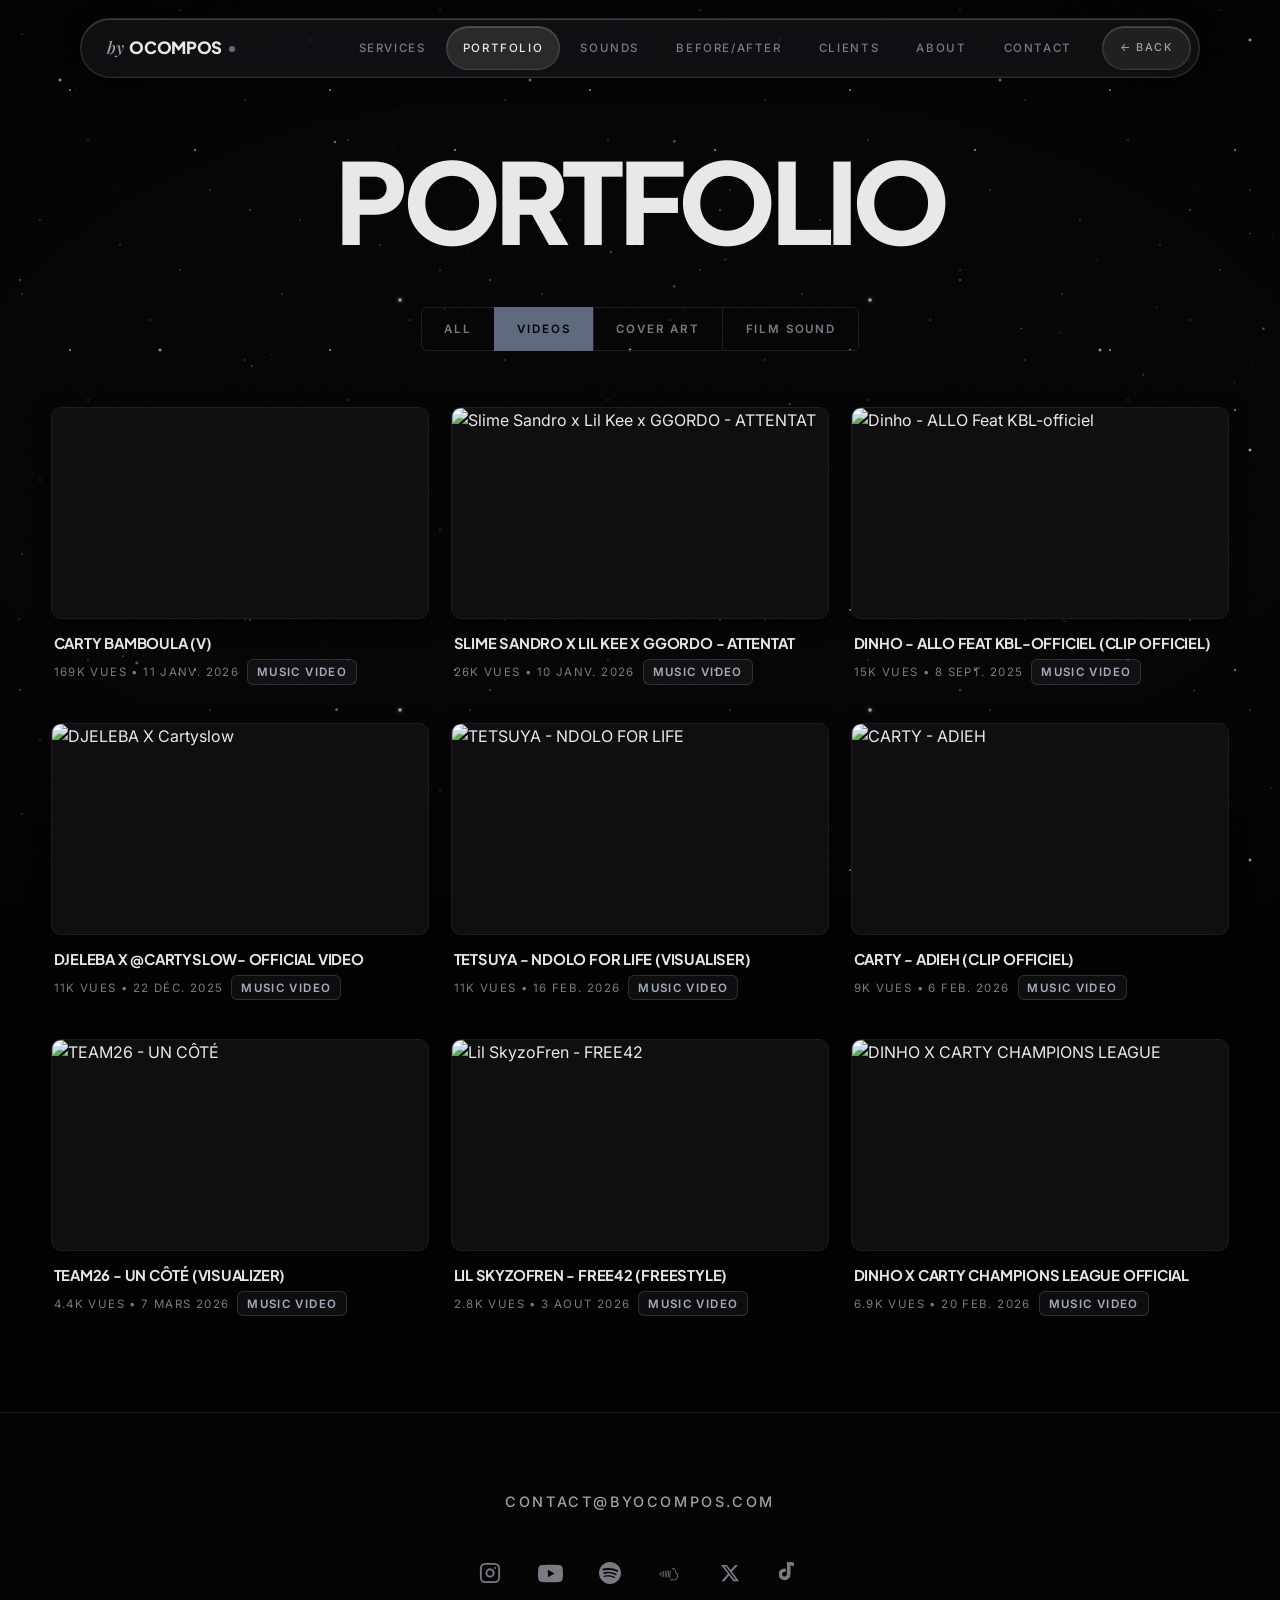
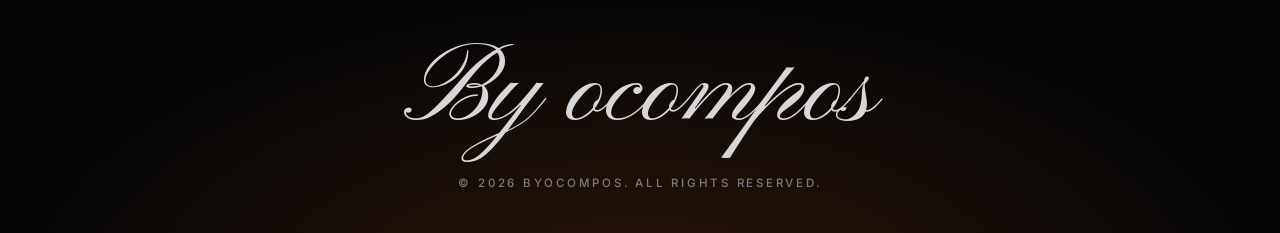
==== commit 7db2c97b: "Refactor portfolio site Co-Authored-By: Claude Opus 5.5 <noreply@anthropic.com>" ====
--- a/portfolio.html
+++ b/portfolio.html
@@ -38,18 +38,19 @@
 
   <!-- Mobile Nav Overlay -->
   <div class="mobile-nav" id="mobile-nav">
-    <a href="index.html#services">services</a>
-    <a href="portfolio.html" aria-current="page">portfolio</a>
-    <a href="index.html#sounds">sounds</a>
-    <a href="index.html#before-after">before/after</a>
-    <a href="index.html#trusted">clients</a>
-    <a href="index.html#about">about</a>
-    <a href="index.html#contact">contact</a>
+    <a href="index.html#services" style="--i:0">services</a>
+    <a href="portfolio.html" aria-current="page" style="--i:1">portfolio</a>
+    <a href="index.html#sounds" style="--i:2">sounds</a>
+    <a href="index.html#before-after" style="--i:3">before/after</a>
+    <a href="index.html#trusted" style="--i:4">clients</a>
+    <a href="index.html#about" style="--i:5">about</a>
+    <a href="index.html#contact" style="--i:6">contact</a>
   </div>
 
   <!-- Header -->
   <header>
-    <a href="index.html" class="logo-txt" style="text-decoration: none; color: inherit;">by<span> Ocompos</span></a>
+    <a href="index.html" class="logo-txt" aria-label="by Ocompos" style="text-decoration: none; color: inherit;"><span
+        class="logo-by">by</span><span class="logo-name">Ocompos</span></a>
     <nav aria-label="main">
       <a href="index.html#services">services</a>
       <a href="portfolio.html" aria-current="page">portfolio</a>
@@ -610,21 +611,25 @@
   </main>
 
   <!-- Video Modal -->
-  <div id="video-modal" class="modal" role="dialog" aria-modal="true" aria-label="video player">
+  <div id="video-modal" class="modal" role="dialog" aria-modal="true" aria-label="video player" data-lenis-prevent>
     <div class="modal-content">
       <button class="close-modal" type="button" aria-label="close">&times;</button>
       <iframe src="" allow="autoplay; encrypted-media" allowfullscreen></iframe>
     </div>
   </div>
 
-  <!-- Scripts -->
-  <script src="script.js"></script>
+  <!-- === MOTION LIBRARIES (optional: script.js falls back when absent) === -->
+  <script src="https://cdn.jsdelivr.net/npm/gsap@3.13.0/dist/gsap.min.js"></script>
+  <script src="https://cdn.jsdelivr.net/npm/gsap@3.13.0/dist/ScrollTrigger.min.js"></script>
+  <script src="https://cdn.jsdelivr.net/npm/gsap@3.13.0/dist/SplitText.min.js"></script>
+  <script src="https://cdn.jsdelivr.net/npm/lenis@1.1.13/dist/lenis.min.js"></script>
 
   <script>
     // ============================================
     // CATEGORY FILTERING LOGIC & URL SYNC
+    // Runs before script.js so the GSAP grid reveal sees which cards are hidden.
     // ============================================
-    document.addEventListener('DOMContentLoaded', () => {
+    (() => {
       const filterBtns = document.querySelectorAll('.filter-btn');
       const cards = document.querySelectorAll('.work-card');
 
@@ -658,10 +663,15 @@
           const newUrl = new URL(window.location);
           newUrl.searchParams.set('category', cat);
           window.history.replaceState({}, '', newUrl);
+          // Grid height changed: re-measure trigger positions below it.
+          if (window.ScrollTrigger) ScrollTrigger.refresh();
         });
       });
-    });
+    })();
   </script>
+
+  <!-- Scripts -->
+  <script src="script.js"></script>
 </body>
 
 </html>
--- a/style.css
+++ b/style.css
@@ -83,6 +83,32 @@
   --glass-shadow: var(--shadow-panel);
   --glass-shadow-hover: var(--shadow-raised);
   --glass-blur: 0px;
+
+  /* --- Frosted glass (visionOS-style panels, nav, toolbars) --- */
+  --frost-fill: rgba(26, 26, 30, 0.55);
+  --frost-fill-strong: rgba(18, 18, 22, 0.82);
+  --frost-chip: rgba(255, 255, 255, 0.07);
+  --frost-chip-hover: rgba(255, 255, 255, 0.11);
+  --frost-rim: rgba(255, 255, 255, 0.12);
+  --frost-highlight: inset 0 1px 0 rgba(255, 255, 255, 0.16), inset 0 0 0 1px rgba(255, 255, 255, 0.04);
+  --frost-blur: blur(24px) saturate(160%);
+  --radius-2xl: 28px;
+}
+
+/* === GLASS === shared frosted surface. Falls back to a denser fill where
+   backdrop-filter is unsupported, and (≤768px, see MEDIA QUERIES) on phones. */
+.glass {
+  background: var(--frost-fill);
+  -webkit-backdrop-filter: var(--frost-blur);
+  backdrop-filter: var(--frost-blur);
+  border: 1px solid var(--frost-rim);
+  box-shadow: var(--frost-highlight), var(--shadow-raised);
+}
+
+@supports not ((backdrop-filter: blur(1px)) or (-webkit-backdrop-filter: blur(1px))) {
+  .glass {
+    background: var(--frost-fill-strong);
+  }
 }
 
 /* ==========================================================================
@@ -94,8 +120,22 @@
   padding: 0;
 }
 
-html {
-  scroll-behavior: smooth;
+/* === LENIS === base rules (smooth scrolling is JS-driven; no scroll-behavior) */
+html.lenis,
+html.lenis body {
+  height: auto;
+}
+
+.lenis.lenis-smooth {
+  scroll-behavior: auto !important;
+}
+
+.lenis.lenis-smooth [data-lenis-prevent] {
+  overscroll-behavior: contain;
+}
+
+.lenis.lenis-stopped {
+  overflow: hidden;
 }
 
 body {
@@ -111,10 +151,10 @@
   min-height: 100vh;
 }
 
+/* The outline follows each element's own border-radius (pills, round buttons). */
 :focus-visible {
-  outline: 2px solid var(--signal);
+  outline: 2px solid var(--signal-bright);
   outline-offset: 3px;
-  border-radius: var(--radius-sm);
 }
 
 ::selection {
@@ -231,51 +271,66 @@
   height: 60px;
   width: 92%;
   max-width: 1120px;
-  border-radius: var(--radius-lg);
+  border-radius: var(--radius-full);
   display: flex;
   align-items: center;
   justify-content: space-between;
-  padding: 0 clamp(1rem, 3vw, 2rem);
+  padding: 0 0.5rem 0 clamp(1.1rem, 3vw, 1.6rem);
   transition: height 0.25s var(--ease), background 0.25s ease, box-shadow 0.25s ease;
-  background: rgba(16, 14, 12, 0.88);
-  border: 1px solid var(--hairline-strong);
-  box-shadow: var(--shadow-panel), var(--bevel);
-  backdrop-filter: blur(10px);
-  -webkit-backdrop-filter: blur(10px);
+  /* Frosted pill toolbar (see .glass); the nav always keeps real blur. */
+  background: var(--frost-fill);
+  border: 1px solid var(--frost-rim);
+  box-shadow: var(--frost-highlight), var(--shadow-panel);
+  -webkit-backdrop-filter: var(--frost-blur);
+  backdrop-filter: var(--frost-blur);
 }
 
 /* script.js block 2 toggles this class past 50px of scroll. */
 header.is-scrolled {
   height: 56px;
-  background: rgba(11, 10, 9, 0.95);
-  border-color: var(--signal-line);
-  box-shadow: var(--shadow-raised), var(--bevel);
-}
-
+  background: rgba(22, 22, 26, 0.72);
+  box-shadow: var(--frost-highlight), var(--shadow-raised);
+}
+
+/* === NAV WORDMARK === italic "by" + display "OCOMPOS" + record dot */
 .logo-txt {
+  position: relative;
+  display: inline-flex;
+  align-items: baseline;
+  gap: 0.35rem;
+  color: var(--text-primary);
+  text-decoration: none;
+}
+
+.logo-by {
+  font-family: var(--font-italic);
+  font-style: italic;
+  font-weight: 500;
+  font-size: 1.05rem;
+  letter-spacing: normal;
+  text-transform: lowercase;
+  color: var(--text-secondary);
+}
+
+.logo-name {
+  display: inline-flex;
+  align-items: center;
   font-family: var(--font-display);
   font-weight: 800;
   font-size: 1.05rem;
   letter-spacing: -0.02em;
-  text-transform:none;
+  text-transform: uppercase;
   color: var(--text-primary);
-  text-decoration: none;
-  display: inline-flex;
-  align-items: center;
-}
-
-.logo-txt span {
-  color: var(--text-primary);
 }
 
 /* Record indicator. */
-.logo-txt::after {
+.logo-name::after {
   content: '';
   width: 6px;
   height: 6px;
   border-radius: 50%;
   background: var(--signal);
-  margin-left: 0.55rem;
+  margin-left: 0.45rem;
   box-shadow: 0 0 8px var(--signal-glow);
   animation: rec-pulse 2.4s ease-in-out infinite;
 }
@@ -285,12 +340,15 @@
   50%      { opacity: 0.35; }
 }
 
-nav {
-  display: flex;
-  align-items: center;
-}
-
-nav a {
+/* Links are pill chips; the active one (scroll-spy aria-current) is a raised
+   glass chip, like the URL field in a visionOS toolbar. */
+header nav {
+  display: flex;
+  align-items: center;
+  gap: 0.2rem;
+}
+
+header nav a {
   font-family: var(--font-legend);
   font-size: var(--text-legend);
   display: inline-flex;
@@ -301,34 +359,23 @@
   letter-spacing: 0.14em;
   color: var(--text-muted);
   text-decoration: none;
-  margin-left: 0.4rem;
-  padding: 0.5rem 0.7rem;
-  border-radius: var(--radius-sm);
-  position: relative;
-  transition: color 0.2s ease;
-}
-
-nav a::after {
-  content: '';
-  position: absolute;
-  left: 0.7rem;
-  right: 0.7rem;
-  bottom: 0.55rem;
-  height: 1px;
-  background: var(--signal);
-  transform: scaleX(0);
-  transform-origin: left;
-  transition: transform 0.25s var(--ease);
-}
-
-nav a:hover,
-nav a[aria-current] {
+  padding: 0 1rem;
+  border-radius: var(--radius-full);
+  border: 1px solid transparent;
+  position: relative;
+  transition: color 0.2s ease, background-color 0.2s ease, border-color 0.2s ease, box-shadow 0.2s ease;
+}
+
+header nav a:hover {
   color: var(--text-primary);
-}
-
-nav a:hover::after,
-nav a[aria-current]::after {
-  transform: scaleX(1);
+  background: var(--frost-chip);
+}
+
+header nav a[aria-current] {
+  color: var(--text-primary);
+  background: var(--frost-chip-hover);
+  border-color: var(--frost-rim);
+  box-shadow: var(--frost-highlight);
 }
 
 .back-btn {
@@ -339,18 +386,18 @@
   letter-spacing: 0.14em;
   color: var(--text-secondary);
   text-decoration: none;
-  padding: 0.45rem 1rem;
-  border: 1px solid var(--hairline-strong);
-  border-radius: var(--radius-sm);
-  background: transparent;
-  margin-left: 1.2rem;
+  padding: 0 1.1rem;
+  border: 1px solid var(--frost-rim);
+  border-radius: var(--radius-full);
+  background: var(--frost-chip);
+  box-shadow: var(--frost-highlight);
+  margin-left: 0.6rem;
   transition: color 0.2s ease, border-color 0.2s ease, background 0.2s ease;
 }
 
 .back-btn:hover {
-  color: var(--signal-bright);
-  border-color: var(--signal-line);
-  background: var(--signal-wash);
+  color: var(--text-primary);
+  background: var(--frost-chip-hover);
 }
 
 /* ==========================================================================
@@ -366,12 +413,18 @@
   z-index: 100;
   width: var(--control-size);
   height: var(--control-size);
-  margin-right: -10px;
   padding: 0;
-  background: transparent;
-  border: 0;
-  border-radius: var(--radius-sm);
+  /* Round glass button, like the toolbar icons in visionOS. */
+  background: var(--frost-chip);
+  border: 1px solid var(--frost-rim);
+  box-shadow: var(--frost-highlight);
+  border-radius: 50%;
   touch-action: manipulation;
+  transition: background-color 0.2s ease;
+}
+
+.hamburger:hover {
+  background: var(--frost-chip-hover);
 }
 
 .hamburger span {
@@ -381,10 +434,15 @@
   transition: transform 0.3s var(--ease), opacity 0.2s ease;
 }
 
+/* === MOBILE NAV === glass overlay entering from the top, links stagger in.
+   visibility keeps the closed menu's links out of the tab order. */
 .mobile-nav {
   position: fixed;
   inset: 0;
-  background: var(--ink-900);
+  background: rgba(6, 6, 8, 0.55);
+  backdrop-filter: blur(18px) saturate(140%);
+  -webkit-backdrop-filter: blur(18px) saturate(140%);
+  border: 1px solid var(--hairline);
   z-index: 90;
   display: flex;
   flex-direction: column;
@@ -392,13 +450,18 @@
   justify-content: center;
   gap: 1.4rem;
   opacity: 0;
+  visibility: hidden;
+  transform: translateY(-8px) scale(0.98);
   pointer-events: none;
-  transition: opacity 0.3s ease;
+  transition: opacity 280ms var(--ease), transform 280ms var(--ease), visibility 0s linear 280ms;
 }
 
 .mobile-nav.open {
   opacity: 1;
+  visibility: visible;
+  transform: none;
   pointer-events: auto;
+  transition: opacity 280ms var(--ease), transform 280ms var(--ease), visibility 0s;
 }
 
 .mobile-nav a {
@@ -410,7 +473,15 @@
   text-decoration: none;
   text-transform: uppercase;
   padding: 0.4rem 1.5rem;
-  transition: color 0.2s ease;
+  opacity: 0;
+  transform: translateY(12px);
+  transition: opacity 0.3s var(--ease), transform 0.3s var(--ease), color 0.2s ease;
+}
+
+.mobile-nav.open a {
+  opacity: 1;
+  transform: none;
+  transition-delay: calc(var(--i, 0) * 40ms), calc(var(--i, 0) * 40ms), 0s;
 }
 
 .mobile-nav a:hover,
@@ -458,6 +529,17 @@
   display: none;
 }
 
+/* GSAP (mobile fade) owns this element. It also supplies the perspective for
+   the tilted .hero-content inside it. */
+.hero-fade {
+  position: relative;
+  z-index: 10;
+  width: 100%;
+  display: flex;
+  justify-content: center;
+  perspective: 1100px;
+}
+
 .hero-content {
   position: relative;
   z-index: 10;
@@ -481,9 +563,15 @@
   margin: 0 auto 2rem auto;
 }
 
+/* GSAP (desktop pin timeline) owns this wrapper; hover stays on .hero-logo. */
+.hero-logo-wrap {
+  display: flex;
+  justify-content: center;
+}
+
 .hero-logo {
-  width: 210px;
-  max-width: 58vw;
+  width: 300px;
+  max-width: 78vw;
   height: auto;
   display: block;
   filter:
@@ -529,44 +617,100 @@
 /* ==========================================================================
    BUTTONS
    ========================================================================== */
+/* === HERO CTAs === pill buttons: bright primary + glass secondary.
+   .hero-actions is GSAP's (pin timeline); the lift below belongs to .btn only. */
+.hero-actions {
+  display: flex;
+  flex-wrap: wrap;
+  justify-content: center;
+  gap: 0.9rem;
+}
+
 .btn {
+  position: relative;
+  display: inline-flex;
+  align-items: center;
+  justify-content: center;
+  gap: 0.65rem;
+  min-height: 52px;
+  padding: 0 1.9rem;
+  border-radius: var(--radius-full);
   font-family: var(--font-legend);
-  padding: 0.85rem 1.8rem;
-  border-radius: var(--radius-sm);
+  font-size: 0.74rem;
+  font-weight: 600;
+  text-transform: uppercase;
+  letter-spacing: 0.16em;
   text-decoration: none;
-  font-size: 0.7rem;
-  font-weight: 600;
-  text-transform: uppercase;
-  letter-spacing: 0.16em;
-  margin: 0 5px;
-  transition: background 0.22s var(--ease), color 0.22s ease,
-              border-color 0.22s ease, transform 0.22s var(--ease);
-  display: inline-block;
-}
-
+  white-space: nowrap;
+  touch-action: manipulation;
+  transition: transform 0.25s var(--ease), background-color 0.25s ease,
+              border-color 0.25s ease, box-shadow 0.3s ease, color 0.2s ease;
+}
+
+.btn svg {
+  width: 16px;
+  height: 16px;
+  flex-shrink: 0;
+  transition: transform 0.25s var(--ease);
+}
+
+.btn-icon-lead {
+  fill: currentColor;
+}
+
+.btn-icon-trail {
+  fill: none;
+  stroke: currentColor;
+  stroke-width: 2;
+  stroke-linecap: round;
+  stroke-linejoin: round;
+}
+
+/* Primary: near-white pill, the brightest thing in the hero. */
 .btn-filled {
-  background: var(--signal);
+  background: var(--text-primary);
   color: var(--ink-900);
-  border: 1px solid var(--signal);
-}
-
-.btn-filled:hover {
-  background: var(--signal-bright);
-  border-color: var(--signal-bright);
+  border: 1px solid rgba(255, 255, 255, 0.6);
+  box-shadow: inset 0 1px 0 rgba(255, 255, 255, 0.8), 0 10px 30px rgba(0, 0, 0, 0.55);
+}
+
+.btn-filled:hover,
+.btn-filled:focus-visible {
+  background: #ffffff;
   transform: translateY(-2px);
-}
-
+  box-shadow: inset 0 1px 0 #ffffff, 0 0 0 6px rgba(255, 255, 255, 0.08), 0 14px 40px rgba(163, 173, 187, 0.3);
+}
+
+/* Secondary: frosted glass pill. */
 .btn-outline {
-  border: 1px solid var(--hairline-strong);
+  background: var(--frost-chip);
   color: var(--text-primary);
-  background: transparent;
-}
-
-.btn-outline:hover {
-  border-color: var(--signal-line);
-  color: var(--signal-bright);
-  background: var(--signal-wash);
+  border: 1px solid var(--frost-rim);
+  box-shadow: var(--frost-highlight), 0 10px 30px rgba(0, 0, 0, 0.45);
+  -webkit-backdrop-filter: blur(12px) saturate(140%);
+  backdrop-filter: blur(12px) saturate(140%);
+}
+
+.btn-outline:hover,
+.btn-outline:focus-visible {
+  background: var(--frost-chip-hover);
+  border-color: rgba(255, 255, 255, 0.28);
   transform: translateY(-2px);
+  box-shadow: var(--frost-highlight), 0 0 0 6px rgba(255, 255, 255, 0.04), 0 14px 40px rgba(0, 0, 0, 0.55);
+}
+
+.btn:hover .btn-icon-lead,
+.btn:focus-visible .btn-icon-lead {
+  transform: scale(1.15);
+}
+
+.btn:hover .btn-icon-trail,
+.btn:focus-visible .btn-icon-trail {
+  transform: translateX(4px);
+}
+
+.btn:active {
+  transform: translateY(0) scale(0.97);
 }
 
 .glass-btn {
@@ -617,19 +761,6 @@
   text-wrap: balance;
 }
 
-/* Amber tick before the label, like a channel marker. Inline-block so it
-   tracks text-align — the About heading is left-aligned inline. */
-.section-title::before {
-  content: '';
-  display: inline-block;
-  width: 26px;
-  height: 3px;
-  background: var(--signal);
-  vertical-align: middle;
-  margin-right: 0.85rem;
-  transform: translateY(-0.16em);
-}
-
 /* ==========================================================================
    REVEAL / HOVER
    ========================================================================== */
@@ -644,6 +775,11 @@
   transform: translateY(0);
 }
 
+/* === GSAP REVEALS === GSAP owns opacity/transform on .reveal when loaded. */
+.gsap-ready .reveal {
+  transition: none;
+}
+
 .port-grid .reveal {
   transition-delay: calc(var(--i) * 0.07s);
 }
@@ -655,16 +791,37 @@
 /* ==========================================================================
    SERVICES — equipment panels
    ========================================================================== */
+/* === SERVICES GRID === 1 col ≤768, 2 cols 769–1199, 4 cols ≥1200 */
 .svc-grid {
   display: grid;
-  grid-template-columns: repeat(auto-fit, minmax(270px, 1fr));
+  grid-template-columns: 1fr;
   gap: 1.2rem;
-  max-width: 1150px;
+  max-width: 1240px;
   margin: 0 auto;
 }
 
+@media (min-width: 769px) {
+  .svc-grid {
+    grid-template-columns: repeat(2, 1fr);
+  }
+}
+
+@media (min-width: 1200px) {
+  .svc-grid {
+    grid-template-columns: repeat(4, 1fr);
+  }
+}
+
+/* Reveal owner (GSAP / IO). Never gets a hover transform. */
+.svc-cell {
+  display: flex;
+}
+
 .svc-item {
   position: relative;
+  display: flex;
+  flex-direction: column;
+  width: 100%;
   text-align: left;
   background: var(--ink-800);
   border: 1px solid var(--ink-500);
@@ -675,8 +832,19 @@
   transition: border-color 0.3s ease, transform 0.3s var(--ease), box-shadow 0.3s ease;
 }
 
+/* Soft accent glow from the bottom-right corner; only opacity animates. */
+.svc-item::before {
+  content: '';
+  position: absolute;
+  inset: 0;
+  background: radial-gradient(120% 90% at 100% 100%, var(--signal-glow) 0%, transparent 60%);
+  opacity: 0;
+  transition: opacity 0.4s ease;
+  pointer-events: none;
+}
+
 /* Signal bar that fills on hover, like a level meter arming. */
-.svc-item::before {
+.svc-item::after {
   content: '';
   position: absolute;
   top: 0;
@@ -689,14 +857,49 @@
   transition: transform 0.4s var(--ease);
 }
 
-.svc-item:hover {
+.svc-item:hover,
+.svc-item:focus-within {
   transform: translateY(-3px);
-  border-color: var(--ink-400);
+  border-color: var(--signal-line);
   box-shadow: var(--shadow-raised), var(--bevel);
 }
 
-.svc-item:hover::before {
+.svc-item:hover::before,
+.svc-item:focus-within::before {
+  opacity: 1;
+}
+
+.svc-item:hover::after,
+.svc-item:focus-within::after {
   transform: scaleX(1);
+}
+
+.svc-index {
+  position: absolute;
+  top: 0.9rem;
+  right: 1.2rem;
+  font-family: var(--font-display);
+  font-weight: 800;
+  font-size: clamp(2.6rem, 4vw, 3.4rem);
+  line-height: 1;
+  letter-spacing: -0.04em;
+  color: var(--ink-500);
+  pointer-events: none;
+  user-select: none;
+}
+
+.svc-glyph {
+  position: relative;
+  width: 30px;
+  height: 30px;
+  color: var(--signal-bright);
+  margin-bottom: 1.3rem;
+  flex-shrink: 0;
+}
+
+.svc-item h3,
+.svc-item p {
+  position: relative;
 }
 
 .svc-item h3 {
@@ -1139,6 +1342,7 @@
    SHARED TRANSPORT — round play button + seek bar (sounds + before/after)
    ========================================================================== */
 .player-toggle {
+  position: relative;
   flex-shrink: 0;
   width: 56px;
   height: 56px;
@@ -1183,8 +1387,25 @@
   transform: scale(0.95);
 }
 
-.is-playing .player-toggle {
-  box-shadow: 0 0 0 6px var(--signal-wash), 0 0 26px var(--signal-glow);
+/* Pulsing ring while playing: lives on ::before so it never touches the
+   button's own hover/press transform. */
+.player-toggle::before {
+  content: '';
+  position: absolute;
+  inset: 0;
+  border-radius: 50%;
+  border: 2px solid var(--signal-bright);
+  opacity: 0;
+  pointer-events: none;
+}
+
+.is-playing .player-toggle::before {
+  animation: play-pulse 1.6s var(--ease) infinite;
+}
+
+@keyframes play-pulse {
+  0%   { transform: scale(1);    opacity: 0.7; }
+  100% { transform: scale(1.55); opacity: 0; }
 }
 
 .player-toggle:disabled {
@@ -1274,154 +1495,221 @@
 }
 
 /* ==========================================================================
-   SOUNDS PLAYER — main transport + numbered playlist
+   SOUNDS PLAYER — 3D card carousel + floating glass transport pill
+   Transform owners: script.js positions each .playlist > li (via --offset /
+   --abs); GSAP reveals .player and the .track cards inside the slots.
    ========================================================================== */
 .player {
-  max-width: 960px;
+  position: relative;
+  isolation: isolate;
+  max-width: 1120px;
   margin: 0 auto;
-  background: var(--surface-panel);
-  border: 1px solid var(--ink-500);
-  border-radius: var(--radius-md);
-  box-shadow: var(--shadow-panel), var(--bevel);
+  padding-top: 0.5rem;
+  overflow-x: clip;            /* side cards run off the edges without page scroll */
+}
+
+/* Light for the glass to blur: soft signal-tinted glows, plus the active
+   track's cover (heavily blurred) once covers exist. */
+.player-ambient {
+  position: absolute;
+  inset: -2rem 0 -1rem;
+  z-index: -1;
+  pointer-events: none;
+  background:
+    radial-gradient(38% 48% at 50% 38%, rgba(95, 107, 124, 0.30), transparent 70%),
+    radial-gradient(26% 36% at 22% 62%, rgba(163, 173, 187, 0.10), transparent 70%),
+    radial-gradient(26% 36% at 78% 62%, rgba(61, 69, 82, 0.30), transparent 70%);
+}
+
+.player-ambient img {
+  position: absolute;
+  left: 50%;
+  top: 8%;
+  width: min(60%, 520px);
+  aspect-ratio: 1;
+  object-fit: cover;
+  transform: translateX(-50%);
+  filter: blur(70px) saturate(140%);
+  opacity: 0.45;
+}
+
+/* --- Carousel --- */
+.playlist {
+  --card-w: clamp(230px, 28vw, 320px);
+  position: relative;
+  height: calc(var(--card-w) * 1.12);
+  margin: 0 auto;
+  padding: 0;
+  list-style: none;
+  perspective: 1600px;
+  touch-action: pan-y;           /* horizontal swipes are ours; vertical scroll stays native */
+}
+
+.playlist > li {
+  --offset: 0;
+  --abs: 0;
+  position: absolute;
+  top: 0;
+  left: 50%;
+  width: var(--card-w);
+  margin-left: calc(var(--card-w) / -2);
+  /* Neighbours slide out, turn away from the centre and recede. */
+  transform:
+    translateX(calc(var(--offset) * 62%))
+    rotateY(calc(var(--offset) * 24deg))
+    scale(calc(1 - var(--abs) * 0.12));
+  opacity: calc(1 - var(--abs) * 0.3);
+  transition: transform 0.6s var(--ease), opacity 0.45s ease;
+}
+
+.playlist > li.is-far {
+  opacity: 0;
+  visibility: hidden;
+  pointer-events: none;
+}
+
+/* --- Card --- */
+.track {
+  position: relative;
+  display: block;
+  width: 100%;
+  aspect-ratio: 1 / 1.12;
+  padding: 0;
   overflow: hidden;
-}
-
-.player-main {
-  display: flex;
-  align-items: center;
-  gap: clamp(1rem, 2.5vw, 1.6rem);
-  padding: clamp(1.25rem, 3vw, 2rem);
-  border-bottom: 1px solid var(--hairline);
-  background: linear-gradient(to bottom, var(--ink-700), var(--surface-panel));
-}
-
-.player-info {
-  flex: 1;
-  min-width: 0;
-}
-
-.now-title {
-  font-family: var(--font-display);
-  font-size: clamp(1.05rem, 2.4vw, 1.35rem);
-  font-weight: 800;
-  letter-spacing: -0.02em;
-  text-transform: uppercase;
-  color: var(--text-primary);
-  white-space: nowrap;
-  overflow: hidden;
-  text-overflow: ellipsis;
-}
-
-.now-meta {
-  font-family: var(--font-legend);
-  font-size: var(--text-legend);
-  text-transform: uppercase;
-  letter-spacing: 0.14em;
-  color: var(--text-muted);
-  margin-top: 0.2rem;
-  white-space: nowrap;
-  overflow: hidden;
-  text-overflow: ellipsis;
-}
-
-.player-info .seek-row {
-  margin-top: 0.4rem;
-}
-
-.playlist {
-  list-style: none;
-  padding: 0.5rem;
-  counter-reset: none;
-}
-
-.track {
-  width: 100%;
-  min-height: 60px;
-  display: grid;
-  grid-template-columns: 2.4rem 1fr auto;
-  align-items: center;
-  gap: 1rem;
-  padding: 0.65rem 1rem;
-  background: transparent;
-  border: 0;
-  border-radius: var(--radius-sm);
+  border-radius: var(--radius-2xl);
+  background: var(--ink-800);
+  border: 1px solid var(--frost-rim);
+  box-shadow: var(--frost-highlight), var(--shadow-raised);
   color: var(--text-primary);
   font: inherit;
   text-align: left;
   cursor: pointer;
   touch-action: manipulation;
-  transition: background 0.2s ease, box-shadow 0.2s ease;
+  transition: border-color 0.25s ease, box-shadow 0.25s ease;
 }
 
 .track:hover:not(:disabled) {
-  background: var(--ink-700);
+  border-color: rgba(255, 255, 255, 0.24);
 }
 
 .track.is-active {
-  background: var(--signal-wash);
-  box-shadow: inset 2px 0 0 var(--signal);
-}
-
+  border-color: rgba(255, 255, 255, 0.2);
+  box-shadow: var(--frost-highlight), 0 28px 70px rgba(0, 0, 0, 0.75);
+}
+
+/* Plain dark placeholder until a data-cover image is set. */
+.track-cover {
+  position: absolute;
+  inset: 0;
+  background:
+    radial-gradient(120% 80% at 30% 20%, rgba(255, 255, 255, 0.05), transparent 60%),
+    linear-gradient(160deg, var(--ink-600), var(--ink-800) 70%);
+}
+
+.track-cover img,
+.now-cover img {
+  width: 100%;
+  height: 100%;
+  object-fit: cover;
+  display: block;
+}
+
+/* Round glass chips on the artwork (number top-left, equalizer top-right). */
 .track-num,
 .eq {
-  grid-column: 1;
-  grid-row: 1;
+  position: absolute;
+  top: 12px;
+  height: 30px;
+  border-radius: var(--radius-full);
+  background: rgba(18, 18, 22, 0.6);
+  border: 1px solid var(--frost-rim);
+  box-shadow: var(--frost-highlight);
 }
 
 .track-num {
+  left: 12px;
+  display: inline-flex;
+  align-items: center;
+  padding: 0 0.7rem;
   font-family: var(--font-legend);
-  font-size: 0.8rem;
+  font-size: var(--text-legend);
+  font-weight: 600;
   font-variant-numeric: tabular-nums;
-  color: var(--text-muted);
-}
-
+  letter-spacing: 0.1em;
+  color: var(--text-secondary);
+}
+
+/* Caption strip, like the title panel under the artwork in visionOS. */
 .track-text {
-  display: flex;
-  flex-direction: column;
-  min-width: 0;
+  position: absolute;
+  left: 10px;
+  right: 10px;
+  bottom: 10px;
+  display: grid;
+  grid-template-columns: minmax(0, 1fr) auto;
+  align-items: baseline;
+  gap: 0.25rem 0.8rem;
+  padding: 0.85rem 1rem;
+  border-radius: 20px;
+  background: rgba(18, 18, 22, 0.78);
+  border: 1px solid var(--frost-rim);
+  box-shadow: var(--frost-highlight);
+}
+
+/* Only the centre card pays for real blur. */
+.track.is-active .track-text {
+  background: var(--frost-fill);
+  -webkit-backdrop-filter: blur(18px) saturate(150%);
+  backdrop-filter: blur(18px) saturate(150%);
 }
 
 .track-title {
   font-family: var(--font-display);
-  font-size: 0.95rem;
+  font-size: 1rem;
   font-weight: 700;
   letter-spacing: -0.01em;
   text-transform: uppercase;
   white-space: nowrap;
   overflow: hidden;
   text-overflow: ellipsis;
-  transition: color 0.2s ease;
-}
-
-.track.is-active .track-title {
-  color: var(--signal-bright);
-}
-
-.track-meta,
+}
+
 .track-year {
   font-family: var(--font-legend);
   font-size: var(--text-legend);
+  font-weight: 600;
+  font-variant-numeric: tabular-nums;
+  letter-spacing: 0.1em;
+  color: var(--text-secondary);
+}
+
+.track-meta {
+  grid-column: 1 / -1;
+  font-family: var(--font-legend);
+  font-size: var(--text-legend);
   text-transform: uppercase;
   letter-spacing: 0.12em;
   color: var(--text-muted);
-}
-
-.track-year {
-  font-variant-numeric: tabular-nums;
-}
-
-/* Equalizer: replaces the number on the active row; animates only while playing. */
+  white-space: nowrap;
+  overflow: hidden;
+  text-overflow: ellipsis;
+}
+
+/* Equalizer chip: shown on the active card; animates only while playing. */
 .eq {
+  right: 12px;
   display: none;
   align-items: flex-end;
+  justify-content: center;
   gap: 2px;
-  height: 14px;
+  width: 38px;
+  padding: 8px 0;
 }
 
 .eq i {
   width: 3px;
   height: 100%;
-  background: var(--signal);
+  background: var(--signal-bright);
   border-radius: 1px;
   transform-origin: bottom;
   transform: scaleY(0.35);
@@ -1430,10 +1718,6 @@
 .eq i:nth-child(2) { transform: scaleY(0.7); }
 .eq i:nth-child(3) { transform: scaleY(0.5); }
 
-.track.is-active .track-num {
-  visibility: hidden;
-}
-
 .track.is-active .eq {
   display: inline-flex;
 }
@@ -1451,41 +1735,192 @@
 }
 
 .track.is-unavailable {
-  opacity: 0.45;
   cursor: not-allowed;
+}
+
+.track.is-unavailable .track-cover,
+.track.is-unavailable .track-title {
+  opacity: 0.55;
+}
+
+/* --- Floating transport pill (also used by Before/After) --- */
+.player-bar {
+  position: relative;
+  display: grid;
+  grid-template-columns: auto auto minmax(0, 1fr) auto auto;
+  grid-template-areas:
+    "prev cover info play next"
+    "seek seek  seek seek seek";
+  align-items: center;
+  gap: 0.2rem 0.8rem;
+  width: 100%;
+  max-width: 600px;
+  margin: clamp(1.6rem, 3vw, 2.2rem) auto 0;
+  padding: 0.75rem 0.85rem 0.25rem;
+  border-radius: var(--radius-2xl);
+}
+
+.player-bar .player-skip[data-skip="-1"] { grid-area: prev; }
+.player-bar .now-cover { grid-area: cover; }
+.player-bar .player-info { grid-area: info; }
+.player-bar .player-toggle { grid-area: play; width: 52px; height: 52px; }
+.player-bar .player-skip[data-skip="1"] { grid-area: next; }
+.player-bar .seek-row { grid-area: seek; padding: 0 0.4rem; }
+
+/* Round glass icon buttons (prev / next). */
+.player-skip {
+  width: var(--control-size);
+  height: var(--control-size);
+  display: inline-flex;
+  align-items: center;
+  justify-content: center;
+  padding: 0;
+  border-radius: 50%;
+  background: var(--frost-chip);
+  border: 1px solid var(--frost-rim);
+  box-shadow: var(--frost-highlight);
+  color: var(--text-primary);
+  cursor: pointer;
+  touch-action: manipulation;
+  transition: background-color 0.2s ease, opacity 0.2s ease;
+}
+
+.player-skip svg {
+  width: 18px;
+  height: 18px;
+  fill: none;
+  stroke: currentColor;
+  stroke-width: 2;
+  stroke-linecap: round;
+  stroke-linejoin: round;
+}
+
+.player-skip:hover:not(:disabled) {
+  background: var(--frost-chip-hover);
+}
+
+.player-skip:disabled {
+  opacity: 0.35;
+  cursor: not-allowed;
+}
+
+.now-cover {
+  width: 46px;
+  height: 46px;
+  border-radius: 14px;
+  overflow: hidden;
+  background: linear-gradient(160deg, var(--ink-600), var(--ink-800) 70%);
+  border: 1px solid var(--frost-rim);
+}
+
+.player-info {
+  min-width: 0;
+}
+
+.now-title {
+  font-family: var(--font-display);
+  font-size: 0.98rem;
+  font-weight: 800;
+  letter-spacing: -0.01em;
+  text-transform: uppercase;
+  color: var(--text-primary);
+  white-space: nowrap;
+  overflow: hidden;
+  text-overflow: ellipsis;
+}
+
+.now-meta {
+  font-family: var(--font-legend);
+  font-size: var(--text-legend);
+  text-transform: uppercase;
+  letter-spacing: 0.12em;
+  color: var(--text-muted);
+  margin-top: 0.1rem;
+  white-space: nowrap;
+  overflow: hidden;
+  text-overflow: ellipsis;
 }
 
 .player.is-empty .now-title {
   color: var(--text-secondary);
 }
 
+/* Page dots: the active one stretches into a bar. */
+.player-dots {
+  display: flex;
+  justify-content: center;
+  gap: 6px;
+  margin-top: 1rem;
+}
+
+.player-dots span {
+  width: 6px;
+  height: 6px;
+  border-radius: var(--radius-full);
+  background: rgba(255, 255, 255, 0.22);
+  transition: width 0.3s var(--ease), background-color 0.3s ease;
+}
+
+.player-dots span.is-active {
+  width: 28px;
+  background: rgba(255, 255, 255, 0.7);
+}
+
 /* ==========================================================================
-   BEFORE / AFTER — synced A/B comparison
+   BEFORE / AFTER — synced A/B comparison, visionOS-style stage:
+   glass tab chips · artwork card (waveform + caption) · floating side
+   toolbar (A / B) · floating transport pill.
    ========================================================================== */
 .ab {
+  position: relative;
+  isolation: isolate;
   max-width: 960px;
   margin: 0 auto;
-  padding: clamp(1.25rem, 3vw, 2rem);
-  background: var(--surface-panel);
-  border: 1px solid var(--ink-500);
-  border-radius: var(--radius-md);
-  box-shadow: var(--shadow-panel), var(--bevel);
+}
+
+.ab-ambient {
+  position: absolute;
+  inset: -3rem 0 -2rem;          /* no sideways bleed: it would widen the page on phones */
+  z-index: -1;
+  pointer-events: none;
+  background:
+    radial-gradient(40% 50% at 50% 42%, rgba(95, 107, 124, 0.26), transparent 70%),
+    radial-gradient(24% 34% at 12% 55%, rgba(163, 173, 187, 0.10), transparent 70%),
+    radial-gradient(24% 34% at 88% 60%, rgba(61, 69, 82, 0.28), transparent 70%);
 }
 
 .ab-pair {
   display: none;
 }
 
+/* --- Tabs: glass pill chips; the active highlight (.ab-tabs-ink) is sized
+   by script.js and only its transform animates. --- */
 .ab-tabs {
+  position: relative;
   display: flex;
   flex-wrap: wrap;
-  gap: 0.5rem;
-  margin-bottom: 1.4rem;
+  justify-content: center;
+  gap: 0.4rem;
+  margin-bottom: 1.3rem;
+}
+
+.ab-tabs-ink {
+  position: absolute;
+  top: 0;
+  left: 0;
+  border-radius: var(--radius-full);
+  background: var(--frost-chip-hover);
+  border: 1px solid var(--frost-rim);
+  box-shadow: var(--frost-highlight);
+  transition: transform 0.3s var(--ease);
+  pointer-events: none;
 }
 
 .ab-tab {
+  position: relative;
+  z-index: 1;
   min-height: var(--control-size);
-  padding: 0.55rem 1.1rem;
+  padding: 0 1.2rem;
   display: inline-flex;
   align-items: center;
   gap: 0.5rem;
@@ -1494,24 +1929,22 @@
   font-weight: 600;
   text-transform: uppercase;
   letter-spacing: 0.14em;
-  color: var(--text-secondary);
-  background: transparent;
-  border: 1px solid var(--ink-500);
-  border-radius: var(--radius-sm);
+  color: var(--text-muted);
+  background: var(--frost-chip);
+  border: 1px solid transparent;
+  border-radius: var(--radius-full);
   cursor: pointer;
   touch-action: manipulation;
-  transition: color 0.2s ease, background 0.2s ease, border-color 0.2s ease;
+  transition: color 0.2s ease;
 }
 
 .ab-tab:hover {
   color: var(--text-primary);
-  border-color: var(--ink-400);
 }
 
 .ab-tab[aria-selected="true"] {
-  background: var(--signal);
-  border-color: var(--signal);
-  color: var(--ink-900);
+  color: var(--text-primary);
+  background: transparent;
 }
 
 .ab-tab-note:empty {
@@ -1520,9 +1953,9 @@
 
 .ab-tab-note {
   font-size: var(--text-legend);
-  padding: 0.1rem 0.4rem;
-  border-radius: var(--radius-sm);
-  background: var(--ink-600);
+  padding: 0.1rem 0.45rem;
+  border-radius: var(--radius-full);
+  background: rgba(255, 255, 255, 0.08);
   color: var(--text-secondary);
 }
 
@@ -1530,64 +1963,175 @@
   opacity: 0.6;
 }
 
+/* script.js still updates the hidden seek row and status note. */
+.ab [hidden] {
+  display: none !important;
+}
+
+/* The "artwork" card. */
 .ab-visual {
   position: relative;
-  height: clamp(130px, 20vw, 180px);
-  padding: 2.6rem 1rem 1rem;
-  background: var(--ink-900);
-  border: 1px solid var(--ink-500);
-  border-radius: var(--radius-md);
+  height: clamp(250px, 34vw, 380px);
+  padding: clamp(1.4rem, 3vw, 2.2rem) clamp(1.2rem, 4vw, 3rem) 6.6rem;
+  background:
+    radial-gradient(90% 70% at 50% 30%, rgba(95, 107, 124, 0.10), transparent 70%),
+    var(--ink-900);
+  border: 1px solid var(--frost-rim);
+  border-radius: var(--radius-2xl);
+  box-shadow: var(--frost-highlight), var(--shadow-raised);
   overflow: hidden;
   transition: opacity 0.3s ease;
 }
 
+/* Soft inner vignette over the waveform. */
+.ab-visual::before {
+  content: '';
+  position: absolute;
+  inset: 0;
+  z-index: 2;
+  pointer-events: none;
+  background: radial-gradient(120% 100% at 50% 50%, transparent 55%, rgba(0, 0, 0, 0.55) 100%);
+}
+
+/* A/B sweep: a bright band crossing the waveform. Band sits at the element's
+   centre, so translateX(-50%) → (50%) carries it edge to edge. */
+.ab-visual::after {
+  content: '';
+  position: absolute;
+  inset: 0;
+  z-index: 3;
+  pointer-events: none;
+  opacity: 0;
+  background: linear-gradient(90deg, transparent 47%, var(--signal-glow) 48.5%, var(--signal-bright) 50%, var(--signal-glow) 51.5%, transparent 53%);
+}
+
+.ab-visual.is-sweeping::after {
+  animation: ab-sweep 350ms var(--ease);
+}
+
+.ab-visual.is-sweeping.is-reverse::after {
+  animation-direction: reverse;
+}
+
+@keyframes ab-sweep {
+  0%   { transform: translateX(-50%); opacity: 0; }
+  12%  { opacity: 1; }
+  88%  { opacity: 1; }
+  100% { transform: translateX(50%);  opacity: 0; }
+}
+
+/* Caption strip over the bottom of the card, like the title panel under the
+   painting in the reference: play · title + live time, version label below. */
+.ab-caption {
+  position: absolute;
+  left: 12px;
+  right: 12px;
+  bottom: 12px;
+  z-index: 4;
+  display: grid;
+  grid-template-columns: auto minmax(0, 1fr) auto;
+  grid-template-areas:
+    "play title time"
+    "play label label";
+  align-items: center;
+  gap: 0.15rem 1rem;
+  padding: 0.7rem 1.15rem 0.7rem 0.7rem;
+  border-radius: 20px;
+  background: var(--frost-fill);
+  -webkit-backdrop-filter: blur(18px) saturate(150%);
+  backdrop-filter: blur(18px) saturate(150%);
+  border: 1px solid var(--frost-rim);
+  box-shadow: var(--frost-highlight);
+}
+
+.ab-caption-title {
+  font-family: var(--font-display);
+  font-size: clamp(1rem, 2vw, 1.2rem);
+  font-weight: 700;
+  letter-spacing: -0.01em;
+  text-transform: uppercase;
+  color: var(--text-primary);
+  white-space: nowrap;
+  overflow: hidden;
+  text-overflow: ellipsis;
+  grid-area: title;
+}
+
+.ab-caption .ab-play {
+  grid-area: play;
+  width: 52px;
+  height: 52px;
+}
+
+.ab-time {
+  grid-area: time;
+  font-family: var(--font-legend);
+  font-size: var(--text-legend);
+  font-weight: 600;
+  font-variant-numeric: tabular-nums;
+  letter-spacing: 0.1em;
+  color: var(--text-secondary);
+}
+
 .ab-label {
-  position: absolute;
-  top: 0.8rem;
-  left: 1rem;
+  grid-area: label;
   font-family: var(--font-legend);
   font-size: var(--text-legend);
   font-weight: 600;
   letter-spacing: 0.18em;
-  color: var(--text-secondary);
-  border: 1px solid var(--hairline-strong);
-  border-radius: var(--radius-sm);
-  padding: 0.2rem 0.6rem;
-  transition: color 0.2s ease, border-color 0.2s ease;
+  color: var(--text-muted);
+  transition: color 0.2s ease;
 }
 
 .ab[data-side="final"] .ab-label {
   color: var(--signal-bright);
-  border-color: var(--signal-line);
-}
-
+}
+
+/* Dual mirrored waveform: each bar is centred on the hairline axis and grows
+   up and down; the lower half is dimmed like a reflection. */
 .ab-bars {
+  position: relative;
+  cursor: pointer;               /* click to seek (script.js) */
   display: flex;
   align-items: center;
   gap: 2px;
   height: 100%;
+  background: linear-gradient(var(--hairline-strong), var(--hairline-strong)) center / 100% 1px no-repeat;
 }
 
 .ab-bar {
+  --bar: var(--ink-400);
+  position: relative;
   flex: 1;
   height: calc(var(--h) * 100%);
   min-height: 3px;
   border-radius: 1px;
-  background: var(--ink-400);
+  background: var(--bar);
   transform-origin: center;
   transition: background 0.25s ease;
 }
 
+.ab-bar::after {
+  content: '';
+  position: absolute;
+  left: 0;
+  right: 0;
+  bottom: 0;
+  height: 50%;
+  background: rgba(3, 3, 4, 0.45);
+  border-radius: 0 0 1px 1px;
+}
+
 .ab-bar.is-played {
-  background: var(--text-secondary);
+  --bar: var(--text-secondary);
 }
 
 .ab[data-side="final"] .ab-bar {
-  background: var(--signal-line);
+  --bar: var(--signal);
 }
 
 .ab[data-side="final"] .ab-bar.is-played {
-  background: var(--signal);
+  --bar: var(--signal-bright);
 }
 
 .ab.is-playing .ab-bar {
@@ -1600,62 +2144,71 @@
   to   { transform: scaleY(0.55); }
 }
 
-.ab.is-unavailable .ab-visual {
+.ab.is-unavailable .ab-bars {
   opacity: 0.45;
 }
 
-.ab-controls {
-  display: grid;
-  grid-template-columns: auto 1fr auto;
-  align-items: center;
-  gap: clamp(0.8rem, 2vw, 1.4rem);
+/* --- Before / After buttons: two glass pills under the card. --- */
+.ab-toggle {
+  display: flex;
+  justify-content: center;
+  gap: 0.75rem;
   margin-top: 1.4rem;
 }
 
-.ab-toggle {
+.ab-opt {
+  min-width: 132px;
+  min-height: 50px;
+  padding: 0 1.8rem;
   display: inline-flex;
-  border: 1px solid var(--ink-500);
-  border-radius: var(--radius-sm);
-  overflow: hidden;
-}
-
-.ab-opt {
-  min-height: var(--control-size);
-  padding: 0 1rem;
+  align-items: center;
+  justify-content: center;
+  border-radius: var(--radius-full);
+  background: var(--frost-chip);
+  border: 1px solid var(--frost-rim);
+  box-shadow: var(--frost-highlight), 0 8px 24px rgba(0, 0, 0, 0.4);
   font-family: var(--font-legend);
-  font-size: var(--text-legend);
+  font-size: 0.74rem;
   font-weight: 600;
   text-transform: uppercase;
-  letter-spacing: 0.14em;
-  white-space: nowrap;
+  letter-spacing: 0.16em;
   color: var(--text-secondary);
-  background: transparent;
-  border: 0;
   cursor: pointer;
   touch-action: manipulation;
-  transition: color 0.2s ease, background 0.2s ease;
-}
-
-.ab-opt + .ab-opt {
-  border-left: 1px solid var(--ink-500);
-}
-
-.ab-opt:hover {
+  transition: transform 0.25s var(--ease), background-color 0.25s ease,
+              border-color 0.25s ease, box-shadow 0.3s ease, color 0.2s ease;
+}
+
+.ab-opt:hover,
+.ab-opt:focus-visible {
   color: var(--text-primary);
-}
-
+  background: var(--frost-chip-hover);
+  border-color: rgba(255, 255, 255, 0.28);
+  transform: translateY(-2px);
+  box-shadow: var(--frost-highlight), 0 0 0 5px rgba(255, 255, 255, 0.04), 0 14px 34px rgba(0, 0, 0, 0.55);
+}
+
+.ab-opt:active {
+  transform: translateY(0) scale(0.97);
+}
+
+/* Selected: Before is a bright glass pill, After lights up in the accent. */
 .ab-opt[data-side="raw"][aria-pressed="true"] {
-  background: var(--ink-500);
   color: var(--text-primary);
+  background: rgba(255, 255, 255, 0.16);
+  border-color: rgba(255, 255, 255, 0.32);
 }
 
 .ab-opt[data-side="final"][aria-pressed="true"] {
-  background: var(--signal);
   color: var(--ink-900);
+  background: var(--signal-bright);
+  border-color: var(--signal-bright);
+  box-shadow: inset 0 1px 0 rgba(255, 255, 255, 0.5), 0 0 26px var(--signal-glow), 0 10px 28px rgba(0, 0, 0, 0.5);
 }
 
 .ab-note {
   margin-top: 1rem;
+  text-align: center;
   font-family: var(--font-legend);
   font-size: var(--text-legend);
   text-transform: uppercase;
@@ -1776,6 +2329,59 @@
   box-shadow: 0 0 0 3px var(--signal-wash);
 }
 
+/* === SOCIAL ACTIONS === 1 col ≤479, 2×2 480–1023, 4-across ≥1024.
+   Flex (not grid) so the row stays centred while placeholder buttons are hidden. */
+.social-row {
+  display: flex;
+  flex-wrap: wrap;
+  justify-content: center;
+  gap: 0.75rem;
+  max-width: 820px;
+  margin: 2rem auto 0;
+}
+
+.social-btn {
+  flex: 0 1 100%;
+  display: inline-flex;
+  align-items: center;
+  justify-content: center;
+  gap: 0.65rem;
+  min-height: var(--control-size);
+  margin-top: 0;
+  width: auto;
+  white-space: nowrap;
+}
+
+/* .glass-btn sets display, which would otherwise override the hidden attribute. */
+.social-btn[hidden] {
+  display: none;
+}
+
+.social-btn svg {
+  width: 18px;
+  height: 18px;
+  flex-shrink: 0;
+  transition: transform 0.22s var(--ease), color 0.22s ease;
+}
+
+.social-btn:hover svg,
+.social-btn:focus-visible svg {
+  transform: translateX(2px);
+  color: var(--signal-bright);
+}
+
+@media (min-width: 480px) {
+  .social-btn {
+    flex-basis: calc(50% - 0.375rem);
+  }
+}
+
+@media (min-width: 1024px) {
+  .social-btn {
+    flex-basis: calc(25% - 0.5625rem);
+  }
+}
+
 /* ==========================================================================
    THEY TRUSTED ME
    ========================================================================== */
@@ -2228,7 +2834,7 @@
 }
 
 @media (max-width: 960px) {
-  nav {
+  header nav {
     display: none;
   }
 
@@ -2242,29 +2848,34 @@
 }
 
 @media (max-width: 768px) {
-  .ab-controls {
-    grid-template-columns: auto 1fr;
-  }
-
-  .ab-toggle {
-    grid-column: 1 / -1;
-    width: 100%;
+  /* Phones: glass panels skip the backdrop blur (the nav keeps its own). */
+  .glass,
+  .track.is-active .track-text,
+  .ab-caption {
+    -webkit-backdrop-filter: none;
+    backdrop-filter: none;
+    background: var(--frost-fill-strong);
+  }
+
+  .playlist {
+    --card-w: min(64vw, 280px);
   }
 
   .ab-opt {
     flex: 1;
-  }
-
+    min-width: 0;
+    max-width: 180px;
+  }
 
   header {
     top: 12px;
     width: 94%;
     height: 56px;
-    padding: 0 1rem;
+    padding: 0 0.35rem 0 1.1rem;
   }
 
   .hero-logo {
-    width: 175px;
+    width: 220px;
   }
 
   .hero-content .title {
@@ -2277,8 +2888,9 @@
   }
 
   .btn {
-    padding: 0.75rem 1.3rem;
-    font-size: 0.66rem;
+    min-height: 48px;
+    padding: 0 1.5rem;
+    font-size: 0.68rem;
   }
 
   .port-row {
@@ -2336,28 +2948,56 @@
   }
 }
 
+/* === MOBILE SECTION BLUR === one section at a time (script.js toggles
+   .is-blurred). The layer sits behind the content: it blurs the starfield,
+   not the text. */
+@media (max-width: 768px) {
+  main > section {
+    position: relative;
+    isolation: isolate;
+  }
+
+  main > section.is-blurred::before {
+    content: '';
+    position: absolute;
+    inset: 0;
+    background: rgba(3, 3, 4, 0.5);
+    backdrop-filter: blur(14px);
+    -webkit-backdrop-filter: blur(14px);
+    z-index: -1;
+    pointer-events: none;
+  }
+}
+
 @media (max-width: 480px) {
-  .track {
-    grid-template-columns: 1.8rem 1fr auto;
-    gap: 0.75rem;
-    padding: 0.6rem 0.7rem;
-  }
-
   .player-toggle {
     width: 52px;
     height: 52px;
   }
 
+  /* Tight phones: drop the thumbnail so the title keeps room in the pill. */
+  .player-bar {
+    grid-template-columns: auto minmax(0, 1fr) auto auto;
+    grid-template-areas:
+      "prev info play next"
+      "seek seek seek seek";
+    gap: 0.2rem 0.55rem;
+  }
+
+  .player-bar .now-cover {
+    display: none;
+  }
+
   .ab-bar:nth-child(n+41) {
     display: none;
   }
 
   .ab-visual {
-    padding: 2.4rem 0.7rem 0.8rem;
+    padding: 1.2rem 0.8rem 6rem;
   }
 
   .hero-logo {
-    width: 150px;
+    width: 190px;
   }
 
   .port-grid {
@@ -2365,16 +3005,14 @@
     gap: 0.5rem;
   }
 
-  .section-title::before {
-    width: 18px;
-    margin-right: 0.6rem;
-  }
-
   .btn {
-    padding: 0.7rem 1.1rem;
-    font-size: 0.62rem;
+    padding: 0 1.25rem;
+    font-size: 0.64rem;
     letter-spacing: 0.12em;
-    margin: 0 3px;
+  }
+
+  .hero-actions {
+    gap: 0.6rem;
   }
 
   .filter-btn {
@@ -2411,6 +3049,17 @@
   .ab-bar {
     animation: none !important;
   }
+
+  /* A/B: no sweep, no pulse ring; the tab highlight jumps instantly. */
+  .ab-visual::after,
+  .player-toggle::before {
+    animation: none !important;
+    opacity: 0 !important;
+  }
+
+  .ab-tabs-ink {
+    transition: none !important;
+  }
 }
 /* ==========================================================================
    DARKER GROUND + STARFIELD
@@ -2444,15 +3093,6 @@
 body::after {
   background-image:
     radial-gradient(120% 90% at 50% 50%, transparent 45%, rgba(0, 0, 0, 0.75) 100%);
-}
-
-/* Header faceplate darker, no warm cast */
-header {
-  background: rgba(6, 6, 8, 0.88);
-}
-
-header.is-scrolled {
-  background: rgba(3, 3, 4, 0.95);
 }
 
 /* --- Stars: two tiled layers, different tile sizes so the repeat isn't visible --- */
